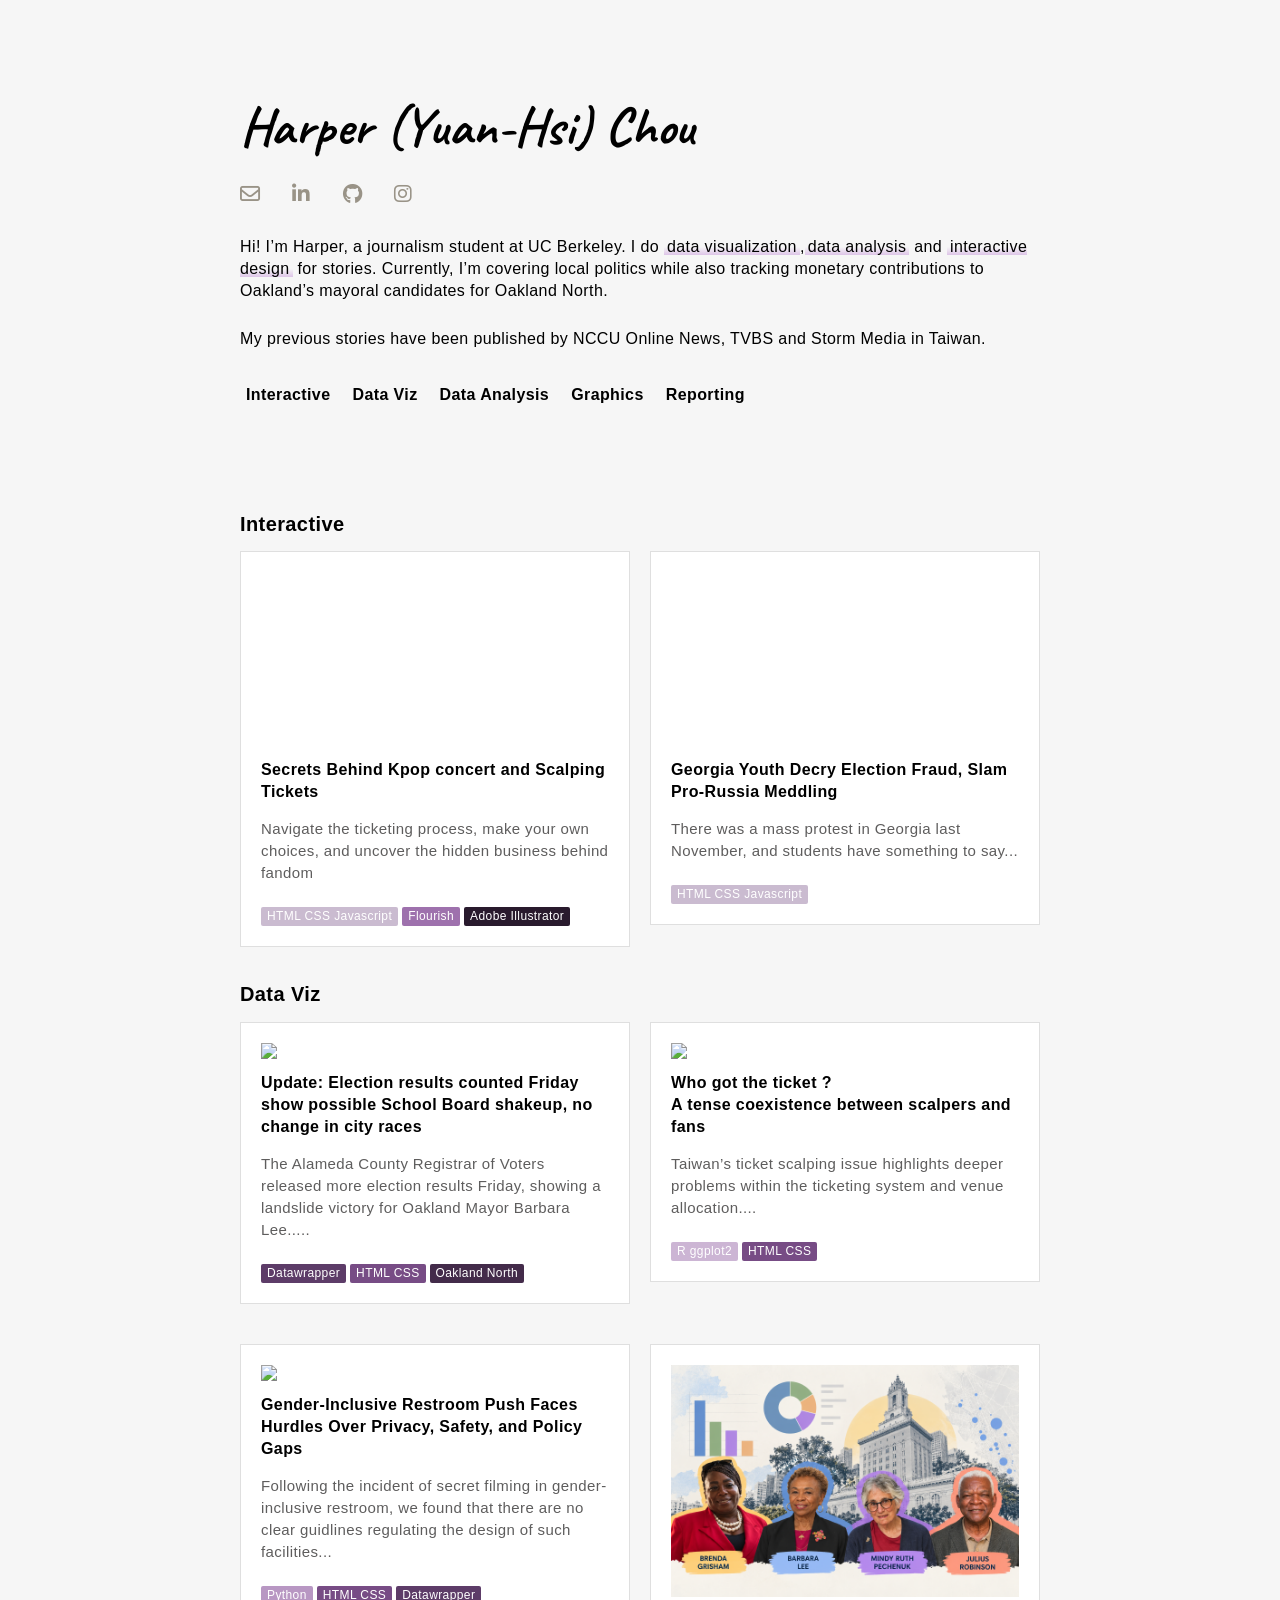
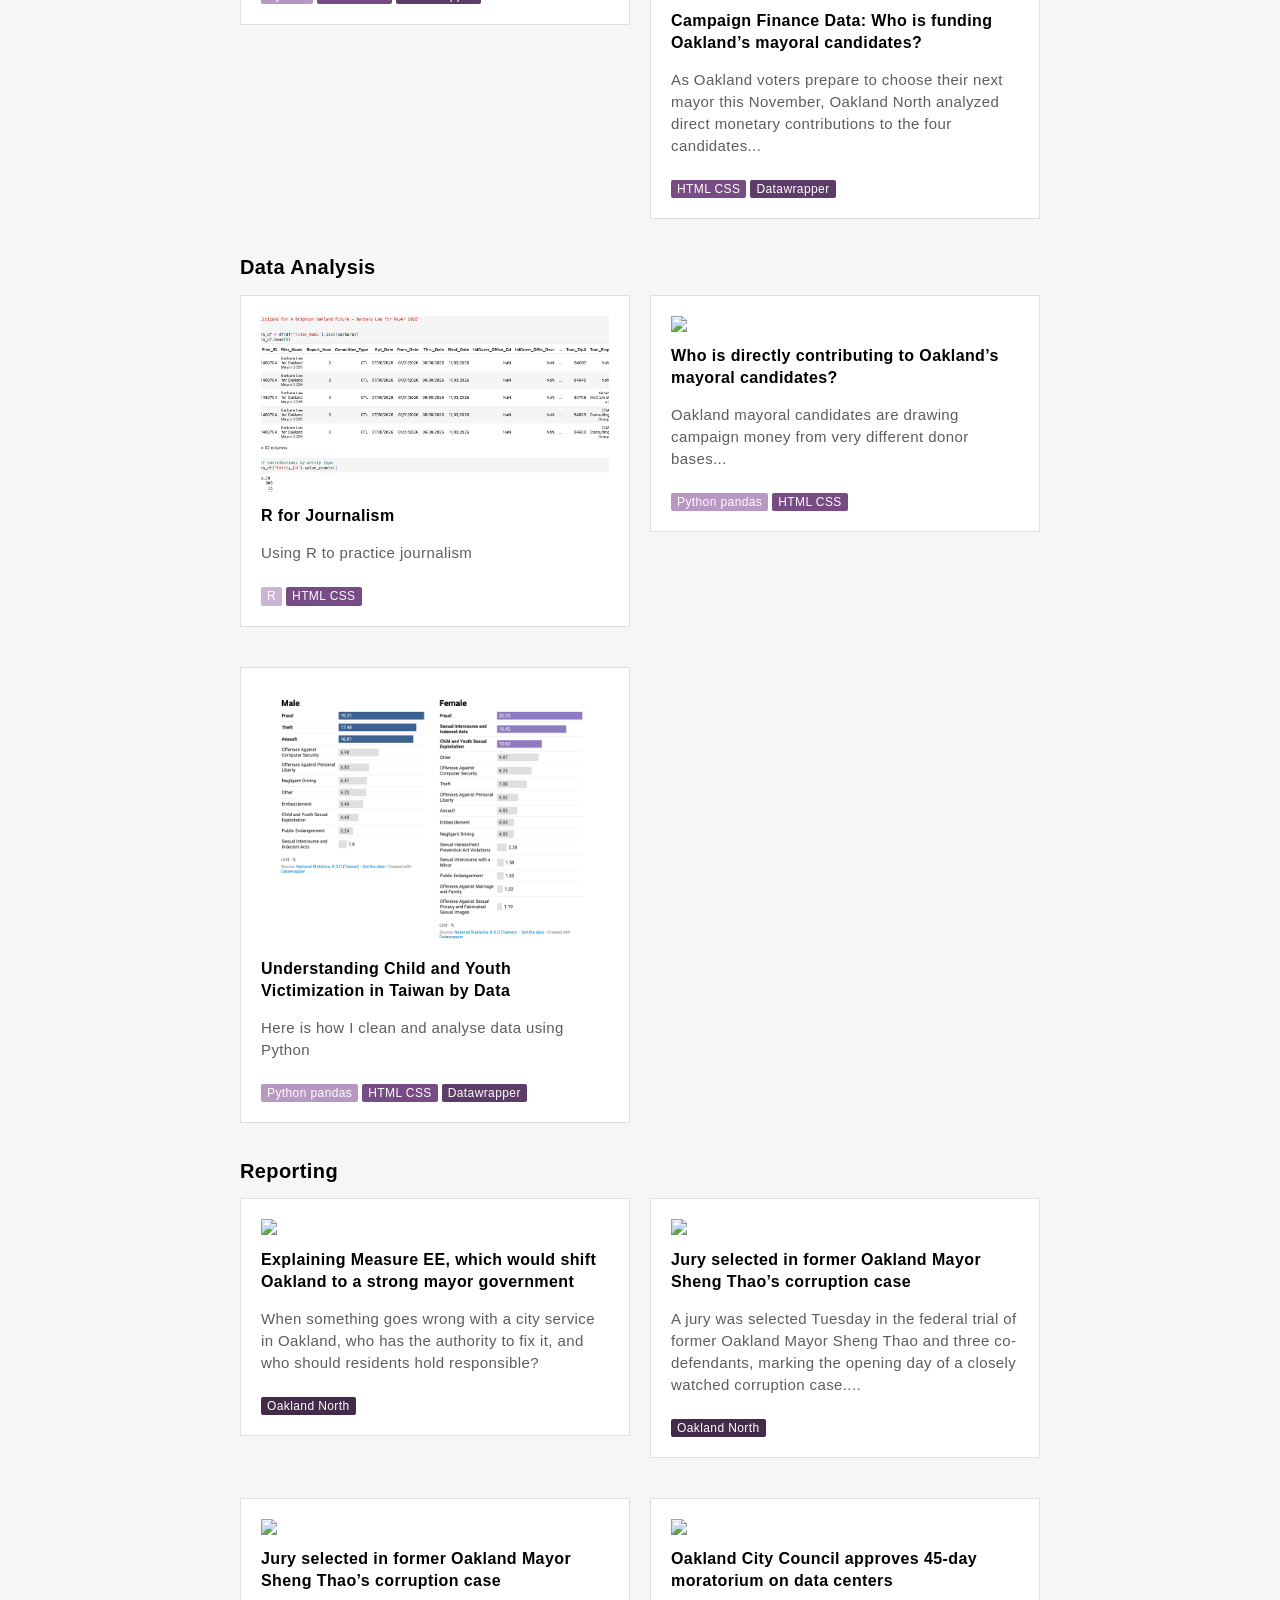
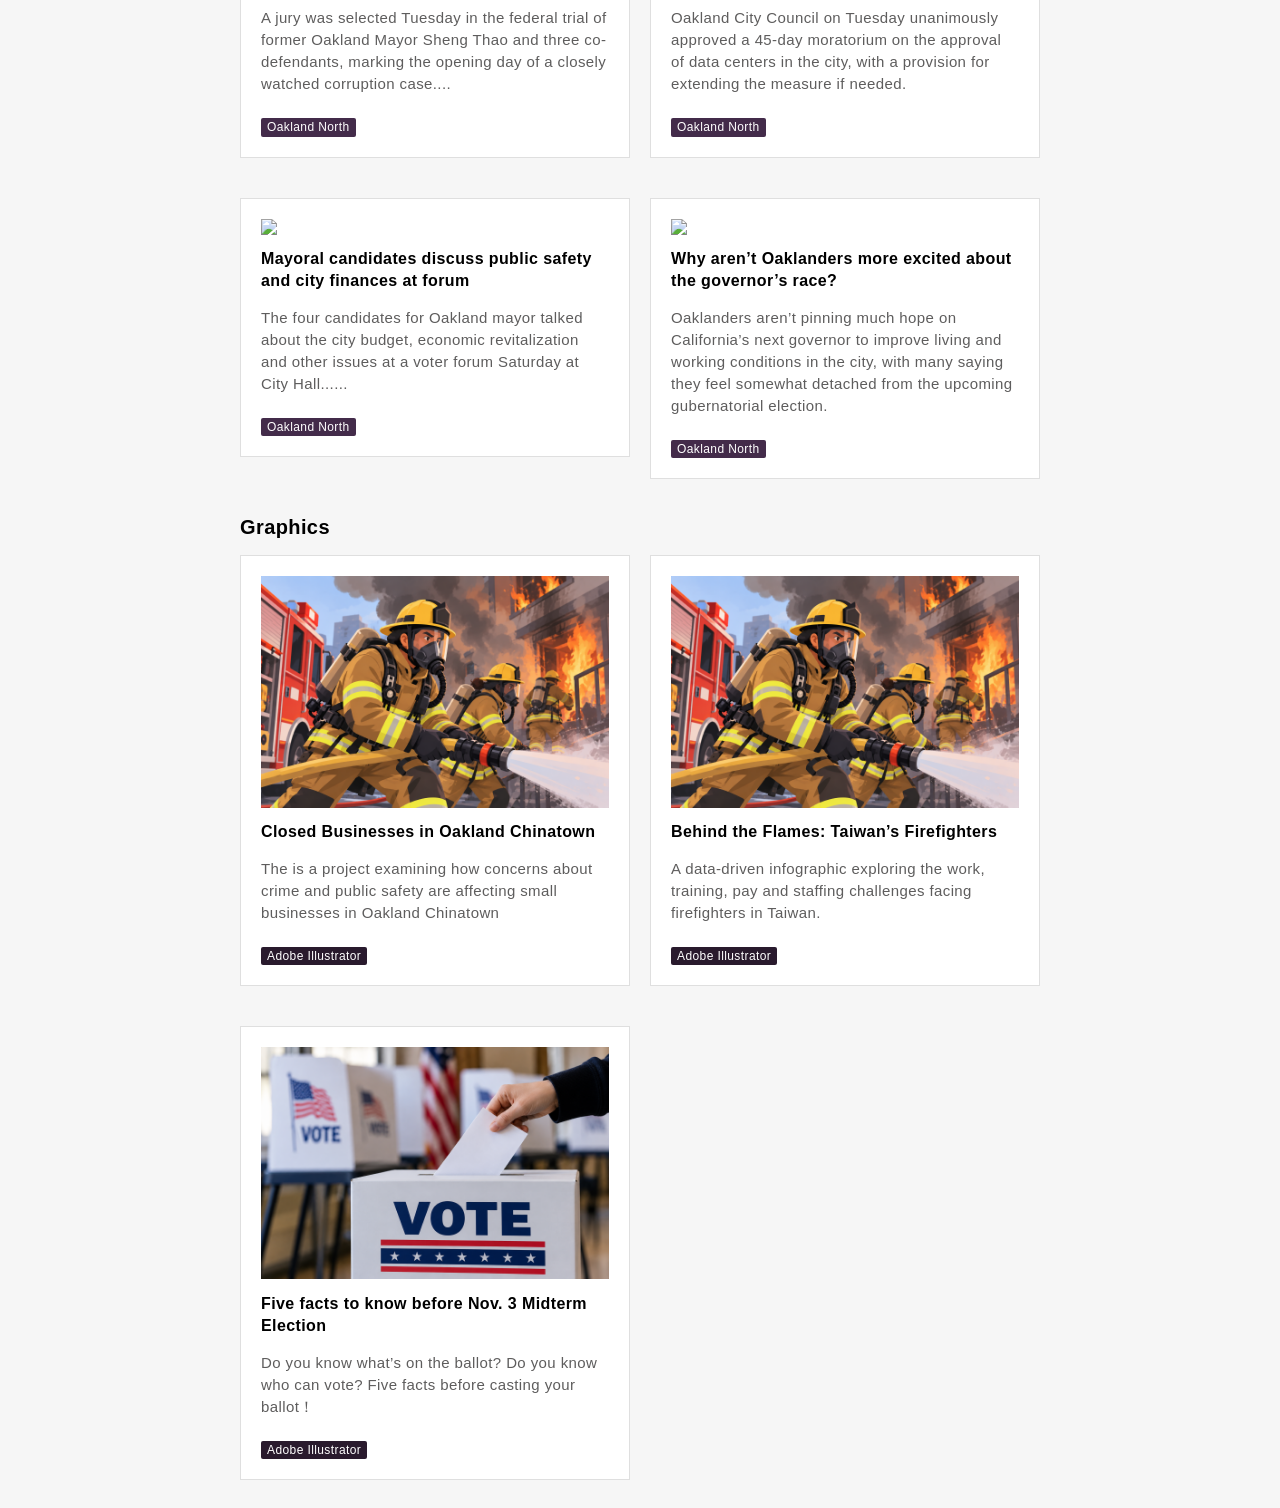
==== index.html @ 05b20fda "Update index.html" ====
<!DOCTYPE html>
<html lang="en">
<head>
    <meta charset="UTF-8">
    <meta name="viewport" content="width=device-width, initial-scale=1.0">
    <title>Document</title>
    <link rel="stylesheet" href="style.css">
    <link rel="preconnect" href="https://fonts.googleapis.com">
<link rel="preconnect" href="https://fonts.gstatic.com" crossorigin>
<link href="https://fonts.googleapis.com/css2?family=Caveat:wght@400..700&display=swap" rel="stylesheet">
<link rel="preconnect" href="https://fonts.googleapis.com">
<link rel="preconnect" href="https://fonts.gstatic.com" crossorigin>
<link href="https://fonts.googleapis.com/css2?family=Saira:ital,wght@0,100..900;1,100..900&display=swap" rel="stylesheet">
<head>
    <link
        rel="stylesheet"
        href="https://cdnjs.cloudflare.com/ajax/libs/font-awesome/6.7.2/css/all.min.css"
    >
</head>
</head>
<body>

  

    <div class="topcontainer">
                        <h1>Harper (Yuan-Hsi) Chou</h1>
                         <div class="social-icons">

                                        <a href="mailto:chouyuanhsi@berkeley.edu">
                                            <i class="fa-regular fa-envelope"></i>
                                        </a>

                                        <a href="https://www.linkedin.com/in/harper-chou-6868a82ba" target="_blank">
                                            <i class="fa-brands fa-linkedin-in"></i>
                                        </a>

                                        <a href="https://github.com/harperchouu" target="_blank">
                                            <i class="fa-brands fa-github"></i>
                                        </a>

                                        <a href="https://www.instagram.com/yuanchpli/?hl=en" target="_blank">
                                            <i class="fa-brands fa-instagram"></i>
                                        </a>

                                    </div>
                        <p>Hi! I’m Harper, a journalism student at UC Berkeley. I do <span class="intro-underline">data visualization</span>,<span class="intro-underline">data analysis</span> and
<span class="intro-underline">interactive design</span> for stories. Currently, I’m covering local politics while also tracking monetary contributions to Oakland’s mayoral candidates for <a href="https://oaklandnorth.net/" target="_blank">Oakland North</a>.</p> 
<p style="margin-top: 0px; align-self: flex-start">My previous stories have been published by NCCU Online News, TVBS and Storm Media in Taiwan.</p>                   
             
                        <div class="btn-coverage">
            

                    <div class="interactive" data-target="interactive-section">
                        Interactive
                    </div>

                    <div class="data" data-target="dataviz-section">
                        Data Viz
                    </div>

                    <div class="data" data-target="dataanalysis-section">
                        Data Analysis
                    </div>

                    <div class="graphic" data-target="graphic-section">
                        Graphics
                    </div>

                    <div class="reporting" data-target="reporting-section">
                        Reporting
                    </div>
                    

                        </div>
                        </div>
    </div>

  
    
    
    
    </div>

    <div class="portfoliocontainer">
       <div id="portfolio" style="display:block">

          <h2 id="interactive-section">Interactive</h2>
          <div class="grid">
                <div class="hoveruse"><a href="https://harperchouu.github.io/englishversion-/test.html" target="_blank">
                            <div class="smallbox">
                                    <video class="preview-media" autoplay muted loop playsinline>
                                        <source src="ticket.mp4" type="video/mp4">
                                    </video>                                
                              <h2>Secrets Behind Kpop concert and Scalping Tickets</h2>
                                <p>Navigate the ticketing process, make your own choices, and uncover the hidden business behind fandom</p>
                                         <div class="tags">
                                            <span class="tag Javascript">HTML CSS Javascript</span>
                                            <span class="tag Flourish">Flourish</span>
                                            <span class="tag Adobe">Adobe Illustrator</span>
                                        </div>
                            </div>
                </a></div>

                <div class="hoveruse"><a href="georgia.html" target="_blank">
                            <div class="smallbox">
                                 <video class="preview-media" autoplay muted loop playsinline>
                                        <source src="georgia.mp4" type="video/mp4">
                                    </video>        
                                <h2>Georgia Youth Decry Election Fraud, Slam Pro-Russia Meddling</h2>
                                <p>There was a mass protest in Georgia last November, and students have something to say...</p>
                                <div class="tags">
                                            <span class="tag Javascript">HTML CSS Javascript</span>
                                    
                                </div>
                            </div>
                </a></div>
          </div>

          <h2 id="dataviz-section">Data Viz</h2>

          <div class="grid">

                    <div class="hoveruse"><a href="https://oaklandnorth.net/2026/11/03/early-oakland-election-results-are-in-with-many-more-votes-to-count/" target="_blank">
                            <div class="smallbox">
                                <img src="https://oaklandnorth.net/wp-content/uploads/2026/10/I-voted_Alameda.png">
                                <h2>Update: Election results counted Friday show possible School Board shakeup, no change in city races</h2>
                                <p>The Alameda County Registrar of Voters released more election results Friday, showing a landslide victory for Oakland Mayor Barbara Lee.....</p>
                                 <div class="tags">
                                             <span class="tag Datawrapper">Datawrapper</span>
                                            <span class="tag HTMLCSS">HTML CSS</span>
                                            <span class="tag oakland">Oakland North</span>
                                    
                                </div>
                            </div>
                </a></div>
              
                 <div class="hoveruse"><a href="ticket.html" target="_blank">
                            <div class="smallbox">
                                <img src="https://unews.nccu.edu.tw/File/Posts/3735/C1-50-3F-78-85-42-C3-DC-09-0F-F5-D8-96-42-43-57.JPG">
                                <h2>Who got the ticket ?<br>A tense coexistence between scalpers and fans</h2>
                                <p>Taiwan’s ticket scalping issue highlights deeper problems within the ticketing system and venue allocation....</p>
                                 <div class="tags">
                                            <span class="tag R">R ggplot2</span>
                                            <span class="tag HTMLCSS">HTML CSS</span>
                                    
                                </div>
                            </div>
                </a></div>

                  <div class="hoveruse"><a href="/Users/yuanhsichou/Desktop/resume/resume/restroom.html" target="_blank">
                            <div class="smallbox">
                                <img src="https://unews.nccu.edu.tw/File/Posts/3725/EB-D6-C3-EE-51-04-06-43-5D-08-5E-A9-82-36-C0-EB.JPG">
                                <h2>Gender-Inclusive Restroom Push Faces Hurdles Over Privacy, Safety, and Policy Gaps</h2>
                                <p>Following the incident of secret filming in gender-inclusive restroom, we found that there are no clear guidlines regulating the design of such facilities...</p>
                                 <div class="tags">
                                            <span class="tag Python">Python</span>
                                            <span class="tag HTMLCSS">HTML CSS</span>
                                            <span class="tag Datawrapper">Datawrapper</span>

                                </div>
                            </div>
                </a></div>

                     <div class="hoveruse"><a href="mayor.html" target="_blank">
                            <div class="smallbox">
                                <img src="mayor.png">
                                <h2>Campaign Finance Data: Who is funding Oakland’s mayoral candidates?</h2>
                                <p>As Oakland voters prepare to choose their next mayor this November, Oakland North analyzed direct monetary contributions to the four candidates...</p>
            
                                     <div class="tags">
                     
                                            <span class="tag HTMLCSS">HTML CSS</span>
                                            <span class="tag Datawrapper">Datawrapper</span>

                                </div>
                            </div>
                </a></div>

            </div>
            <h2 id="dataanalysis-section">Data Analysis</h2>

            <div class="grid">

                       <div class="hoveruse"><a href="R_practice.html" target="_blank">
                                        <div class="smallbox">
                                            <img src="截圖 2026-09-18 晚上9.47.18.png">
                                            <h2>R for Journalism</h2>
                                            <p>Using R to practice journalism</p>
                                            <div class="tags">
                                                             <span class="tag R">R</span>
                                                             <span class="tag HTMLCSS">HTML CSS</span>
            
                                            </div>
                                        </div>
                            </a></div>

                              <div class="hoveruse"><a href="oakland.html" target="_blank">
                                        <div class="smallbox">
                                            <img src="pitcure.png">
                                            <h2>Who is directly contributing to Oakland’s mayoral candidates?</h2>
                                            <p>Oakland mayoral candidates are drawing campaign money from very different donor bases...</p>
                                            <div class="tags">
                                                             <span class="tag Python">Python pandas</span>
                                                             <span class="tag HTMLCSS">HTML CSS</span>
            
                                                
                                            </div>
                                        </div>
                            </a></div>

                  <div class="hoveruse"><a href="data.html" target="_blank">
                                        <div class="smallbox">
                                            <img src="截圖 2026-08-29 下午1.49.45.png">
                                            <h2>Understanding Child and Youth Victimization in Taiwan by Data</h2>
                                            <p>Here is how I clean and analyse data using Python</p>
                                            <div class="tags">
                                                             <span class="tag Python">Python pandas</span>
                                                             <span class="tag HTMLCSS">HTML CSS</span>
                                                             <span class="tag Datawrapper">Datawrapper</span>
                                                
                                            </div>
                                        </div>
                            </a></div>

                            
            </div>

           

            <h2 id="reporting-section">Reporting</h2>

                  <div class="grid">

                        <div class="hoveruse"><a href="https://oaklandnorth.net/2026/10/26/explaining-measure-ee-which-would-shift-oakland-to-a-strong-mayor-government/" target="_blank">
                                        <div class="smallbox">
                                            <img src="https://oaklandnorth.net/wp-content/uploads/2024/12/OAK_CityHall_Drone-7-1536x1024.jpeg">
                                            <h2>Explaining Measure EE, which would shift Oakland to a strong mayor government</h2>
                                            <p>When something goes wrong with a city service in Oakland, who has the authority to fix it, and who should residents hold responsible?  
</p>
                                              <div class="tags">
                                                             <span class="tag oakland">Oakland North</span>
                                                        
                                                
                                            </div>
                                        </div>
                            </a></div>

                         <div class="hoveruse"><a href="https://oaklandnorth.net/2026/10/14/jury-is-selected-in-former-oakland-mayor-sheng-thaos-corruption-case/" target="_blank">
                                        <div class="smallbox">
                                            <img src="https://oaklandnorth.net/wp-content/uploads/2026/10/Untitled-design-15.jpg">
                                            <h2>Jury selected in former Oakland Mayor Sheng Thao’s corruption case</h2>
                                            <p>A jury was selected Tuesday in the federal trial of former Oakland Mayor Sheng Thao and three co-defendants, marking the opening day of a closely watched corruption case....</p>
                                              <div class="tags">
                                                             <span class="tag oakland">Oakland North</span>
                                                        
                                                
                                            </div>
                                        </div>
                            </a></div>

                       <div class="hoveruse"><a href="https://oaklandnorth.net/2026/10/14/jury-is-selected-in-former-oakland-mayor-sheng-thaos-corruption-case/" target="_blank">
                                        <div class="smallbox">
                                            <img src="https://oaklandnorth.net/wp-content/uploads/2026/10/Untitled-design-15.jpg">
                                            <h2>Jury selected in former Oakland Mayor Sheng Thao’s corruption case</h2>
                                            <p>A jury was selected Tuesday in the federal trial of former Oakland Mayor Sheng Thao and three co-defendants, marking the opening day of a closely watched corruption case....</p>
                                              <div class="tags">
                                                             <span class="tag oakland">Oakland North</span>
                                                        
                                                
                                            </div>
                                        </div>
                            </a></div>

                        <div class="hoveruse"><a href="https://oaklandnorth.net/2026/10/07/oakland-city-council-approves-45-day-moratorium-on-data-centers/" target="_blank">
                                        <div class="smallbox">
                                            <img src="https://oaklandnorth.net/wp-content/uploads/2026/10/image3-1536x1024.jpg">
                                            <h2>Oakland City Council approves 45-day moratorium on data centers</h2>
                                            <p>Oakland City Council on Tuesday unanimously approved a 45-day moratorium on the approval of data centers in the city, with a provision for extending the measure if needed. </p>
                                              <div class="tags">
                                                             <span class="tag oakland">Oakland North</span>
                                                        
                                                
                                            </div>
                                        </div>
                            </a></div>

                         <div class="hoveruse"><a href="https://oaklandnorth.net/2026/10/05/mayoral-candidates-discuss-public-safety-and-approaches-to-city-finances-at-forum/" target="_blank">
                                        <div class="smallbox">
                                            <img src="https://oaklandnorth.net/wp-content/uploads/2026/10/Untitled-design-14.jpg">
                                            <h2>Mayoral candidates discuss public safety and city finances at forum</h2>
                                            <p>The four candidates for Oakland mayor talked about the city budget, economic revitalization and other issues at a voter forum Saturday at City Hall......</p>
                                              <div class="tags">
                                                
                                                          <span class="tag oakland">Oakland North</span>
                                                        
                                                
                                            </div>
                                        </div>
                            </a></div>

                        <div class="hoveruse"><a href="https://oaklandnorth.net/2026/09/08/why-arent-oaklanders-more-excited-about-the-governors-race/" target="_blank">
                                        <div class="smallbox">
                                            <img src="https://oaklandnorth.net/wp-content/uploads/2026/09/Untitled-design-11.jpg">
                                            <h2>Why aren’t Oaklanders more excited about the governor’s race?</h2>
                                            <p>Oaklanders aren’t pinning much hope on California’s next governor to improve living and working conditions in the city, with many saying they feel somewhat detached from the upcoming gubernatorial election.</p>
                                              <div class="tags">
                                                             <span class="tag oakland">Oakland North</span>
                                                        
                                                
                                            </div>
                                        </div>
                            </a></div>

                   


                            
            </div>
              <h2 id="graphic-section">Graphics</h2>
              <div class="grid">

                              <div class="hoveruse"><a href="map.html" target="_blank">
                                        <div class="smallbox">
                                            <img src="image2.png">
                                            <h2>Closed Businesses in Oakland Chinatown</h2>
                                            <p>The is a project examining how concerns about crime and public safety are affecting small businesses in Oakland Chinatown</p>
                                              <div class="tags">
                                                             <span class="tag Adobe">Adobe Illustrator</span>
                                                        
                                                
                                            </div>
                                        </div>
                            </a></div>
   
                             <div class="hoveruse"><a href="https://drive.google.com/file/d/1DkRf6zX9amxEgsN-9OactLHVPaz8_rrw/view?usp=sharing" target="_blank">
                                        <div class="smallbox">
                                            <img src="image2.png">
                                            <h2>Behind the Flames: Taiwan’s Firefighters</h2>
                                            <p>A data-driven infographic exploring the work, training, pay and staffing challenges facing firefighters in Taiwan.</p>
                                              <div class="tags">
                                                             <span class="tag Adobe">Adobe Illustrator</span>
                                                        
                                                
                                            </div>
                                        </div>
                            </a></div>

                              <div class="hoveruse"><a href="https://docs.google.com/drawings/d/1iaMBT04ZV1MrdLjHzCW0jNy7a36ypkpftnKTT76J23k/edit?usp=sharing" target="_blank">
                                        <div class="smallbox">
                                            <img src="image.png">
                                            <h2>Five facts to know before Nov. 3  Midterm Election</h2>
                                            <p>Do you know what’s on the ballot? Do you know who can vote? Five facts before casting your ballot！</p>
                                              <div class="tags">
                                                             <span class="tag Adobe">Adobe Illustrator</span>
                                                        
                                                
                                            </div>
                                        </div>
                            </a></div>

                            

                          

                            
            </div>

            
 




        </div>

    </div>

    

  <script>

    const sectionButtons = document.querySelectorAll("[data-target]");

    // Click the navigation buttons and smoothly scroll
    // to the matching portfolio section.
    sectionButtons.forEach((button) => {

        button.addEventListener("click", () => {

            const target = document.getElementById(
                button.dataset.target
            );

            if (target) {
                target.scrollIntoView({
                    behavior: "smooth",
                    block: "start"
                });
            }

        });

    });

</script>
    
</body>
</html>
---- style.css ----
body{
    font-family: "Helvetica Neue", Helvetica, Arial, sans-serif;
    letter-spacing: 0.4px;
    line-height: 22px;
    background-color: rgba(239, 239, 239, 0.5);


}



.topcontainer{
    display: flex;
    flex-direction: column;
    justify-content: center;
    align-items: center;
    width: calc(100% - 40px);
    max-width: 800px;
    gap:10px;
    margin: 80px auto 0;

}

.topcontainer a{
    text-decoration: none;
    color: rgb(0, 0, 0);
    cursor: pointer;
    padding-bottom:5px;
    transition: all 0.2s ease;
}

.topcontainer a:hover{
     color: rgb(160, 159, 159);
}




.topcontainer h1{
    font-weight: bold;
    font-size: 53px;
    align-self: flex-start;
    font-family: "Caveat", cursive;



}



.btn-coverage{
    display: flex;
    width: 100%;
    gap: 10px;
    height: 60px;
    flex-wrap: wrap;
}

.bottom,
.resume,
.interactive,
.data,
.graphic,
.reporting{
    display: flex;
    align-items: end;
    width: fit-content;   
    padding: 0 6px;
    color: linear-gradient(90deg, rgba(0, 0, 0, 1) 0%, rgba(130, 129, 129, 1) 52%, rgba(255, 255, 255, 1) 100%);
    height: 30px;
    cursor: pointer;
    font-weight: bold;
    font-family: "Helvetica Neue", Helvetica, Arial, sans-serif;

    transition: all 0.2s ease;



}

.bottom:hover,
.resume:hover,
.interactive:hover,
.data:hover,
.graphic:hover,
.reporting:hover{

    color: rgb(151, 119, 186);
    
}



 #portfolio{
    display: flex;
    justify-content: center;
    /* align-items: center; */

    position: relative;
    top: auto;
    flex-direction: column;
    max-width: 800px;
    width: calc(100% - 40px);
    margin: 60px auto 0;
 

}

#resume h2{
    font-size: 20px;
    
}

#resume h3{
    font-size: 17px;
}

#resume p{
margin:0px;
}



.portfoliocontainer{
   display: flex;
    justify-content: center;
    align-items: center;
    width:100%;

}

.portfoliocontainer h2{
    font-size: 20px;
    font-family: "Helvetica Neue", Helvetica, Arial, sans-serif;



}

.grid{
    display: grid;
    grid-template-columns: 1fr 1fr;
    gap:20px;


    
   


}

.hoveruse{
    margin:0px;
    padding:0px;
    border:0px;
    transition: all 0.3s ease;
    max-width: 500px;




}

.hoveruse a{
    text-decoration: none;
    color:black;
}

.hoveruse:hover{
    transform: translateX(3px) translateY(-3px);

    

}

.social-icons {
    display: flex;
    align-self: flex-start;
    gap: 32px;
    
}

.social-icons a {
    color: #999387;
    font-size: 20px;
    text-decoration: none;
    transition: 0.2s;
    padding-top: 0px;
}

.social-icons a:hover {
    color: #333;
    transform: translateY(-3px);
}

.smallbox{
    display: flex;
    flex-direction: column;
    background-color: white;
    max-width: 350px;
    padding: 20px;
    margin-bottom: 20px;

    border: 1px solid rgb(223, 223, 223);
    transition: all 0.3s ease;

   
}


.smallbox img{
    position: relative;
    width:100%;
    height: auto;
    
}

.preview-media{
    position: relative;
    width:100%;
    height: auto;
    display: block;

}

.smallbox h2{
    font-size: 16px;
    font-weight: bold;
    margin-bottom: 0px;

}

.smallbox p{
    font-size: 15px;
    color: rgb(94, 93, 93);

}

.tags{
    display: flex;
    flex-wrap: wrap;
    justify-content: flex-start;
    gap: 4px;
    margin-top: 8px;
}

.tag{
    display: inline-block;
    padding: 2px 6px;
    border-radius: 2px;
    font-size: 12px;
    line-height: 1.2;
    color:white;
    font-weight: 500;

}

.Javascript{
    background-color: #cabbd0;
}

.R{
    background-color: #CCB5D4;
}

.Python{
    background-color: #B897C3;
}

.Flourish{
    background-color: #9E71AD;
}

.HTMLCSS{
    background-color: #774C85;
}

.Datawrapper{
    background-color: #5D3C68;
}

.oakland{
    background-color: #432B4A;

    }

.Adobe{
    background-color: #291A2D;
}

.intro-underline {
    background: linear-gradient(
        transparent 52%,
        #ddc4e7
    );
    padding: 0 3px;
}

@media (max-width: 768px) {

    .topcontainer {
        position: relative;
        grid-template-columns: 1fr;
        width: calc(100% - 40px);
        max-width: 500px;

        top: auto;
        left: auto;
        transform: none;

        margin: 70px auto 0;
        gap: 20px;
    }

    .topcontainer-right {
        grid-row: 1;
        justify-self: center;
    }

    .topcontainer-left {
        grid-row: 2;
        width: 100%;
    }

    .btn-coverage {
        width: 100%;
        height: auto;
        flex-wrap: wrap;
        margin-top: 10px;
    }

    #resume,
    #portfolio {
        top: auto;
        width: calc(100% - 40px);
        max-width: 500px;
        margin-top: 40px;
    }

    .grid {
        grid-template-columns: 1fr;
       
    }
}
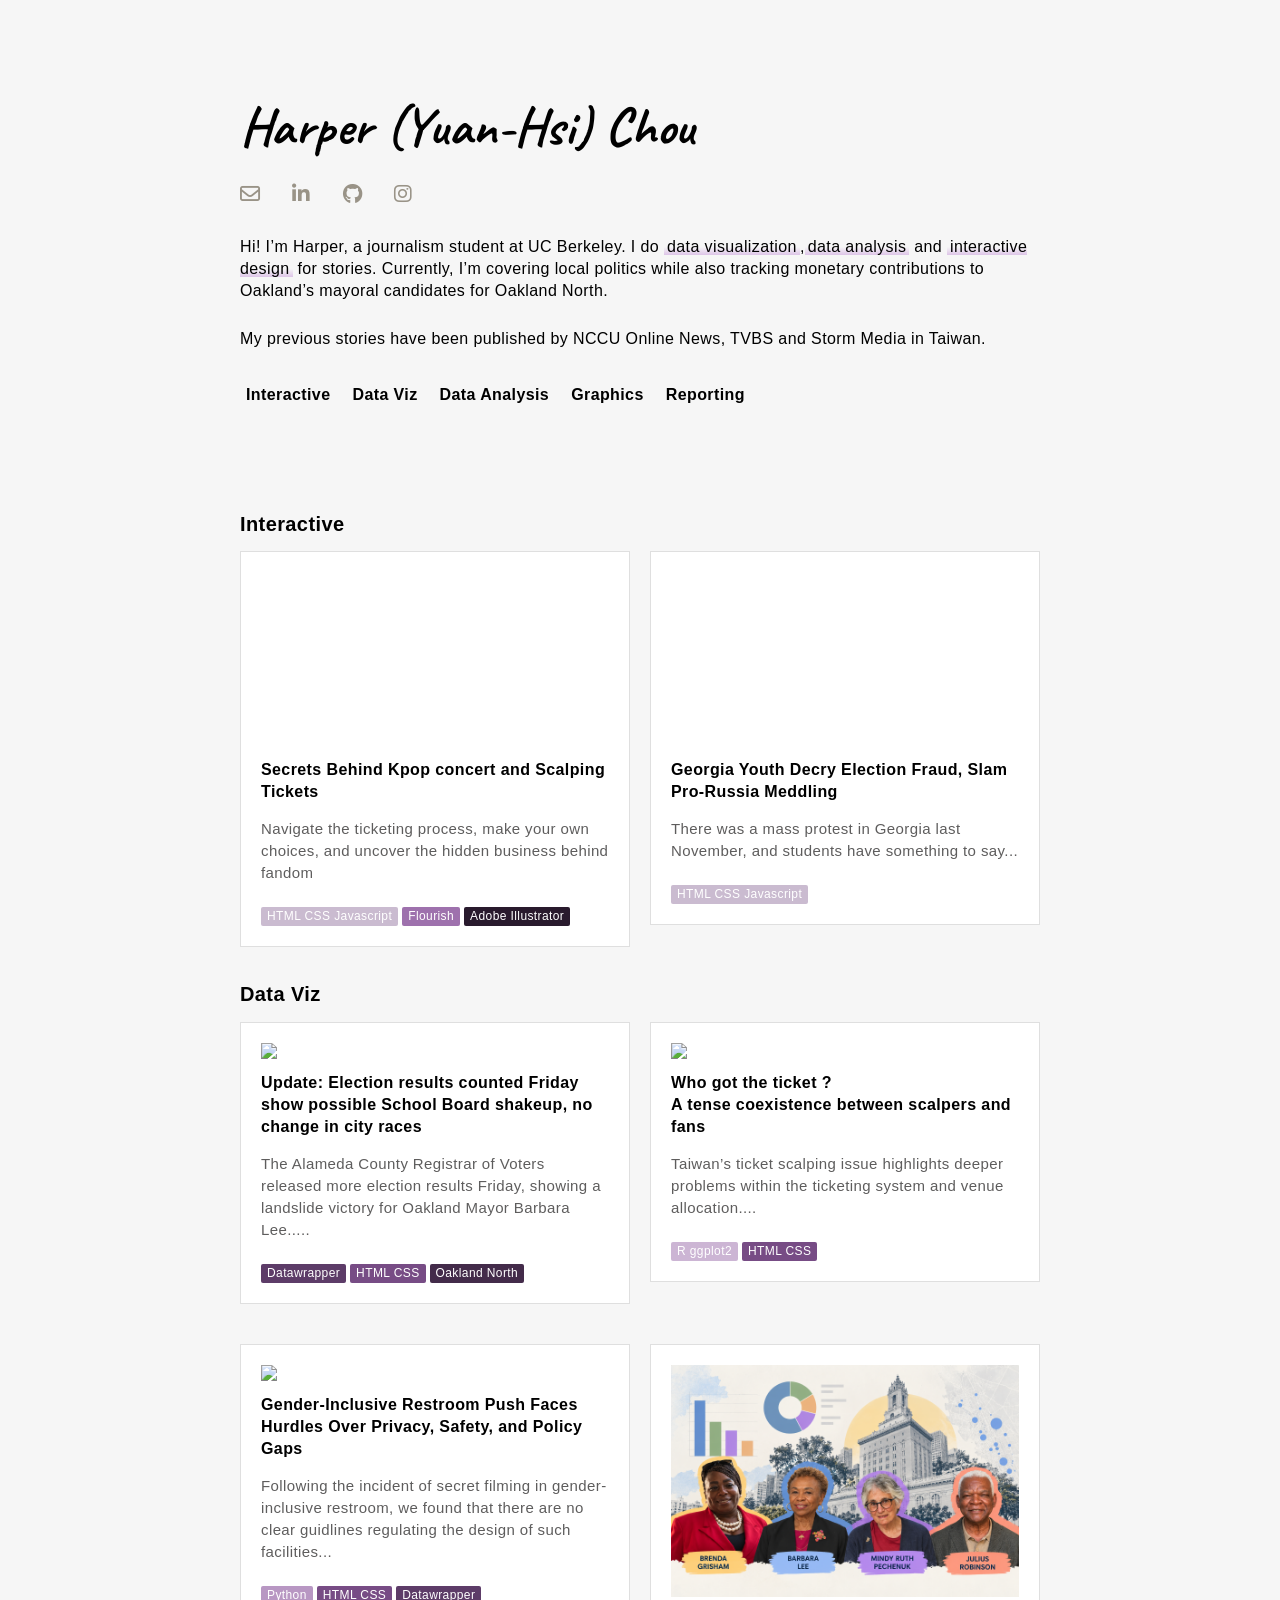
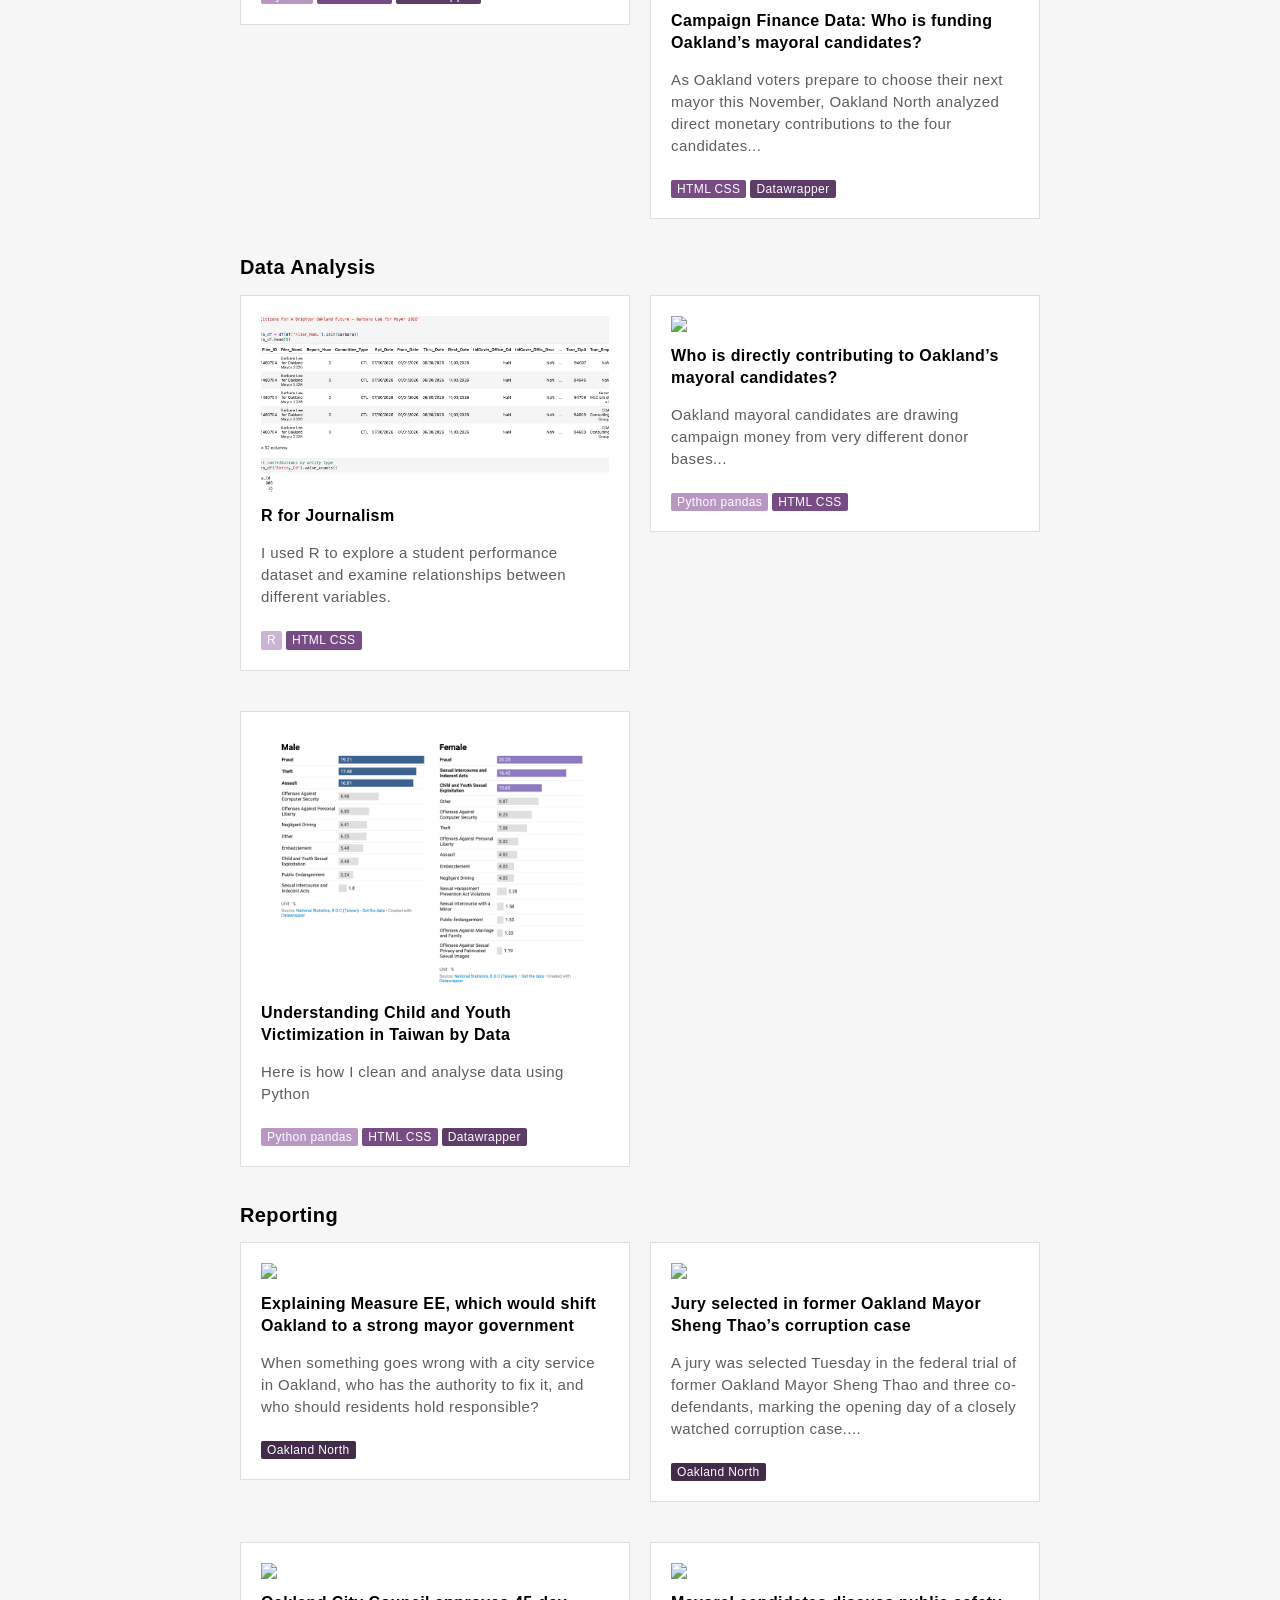
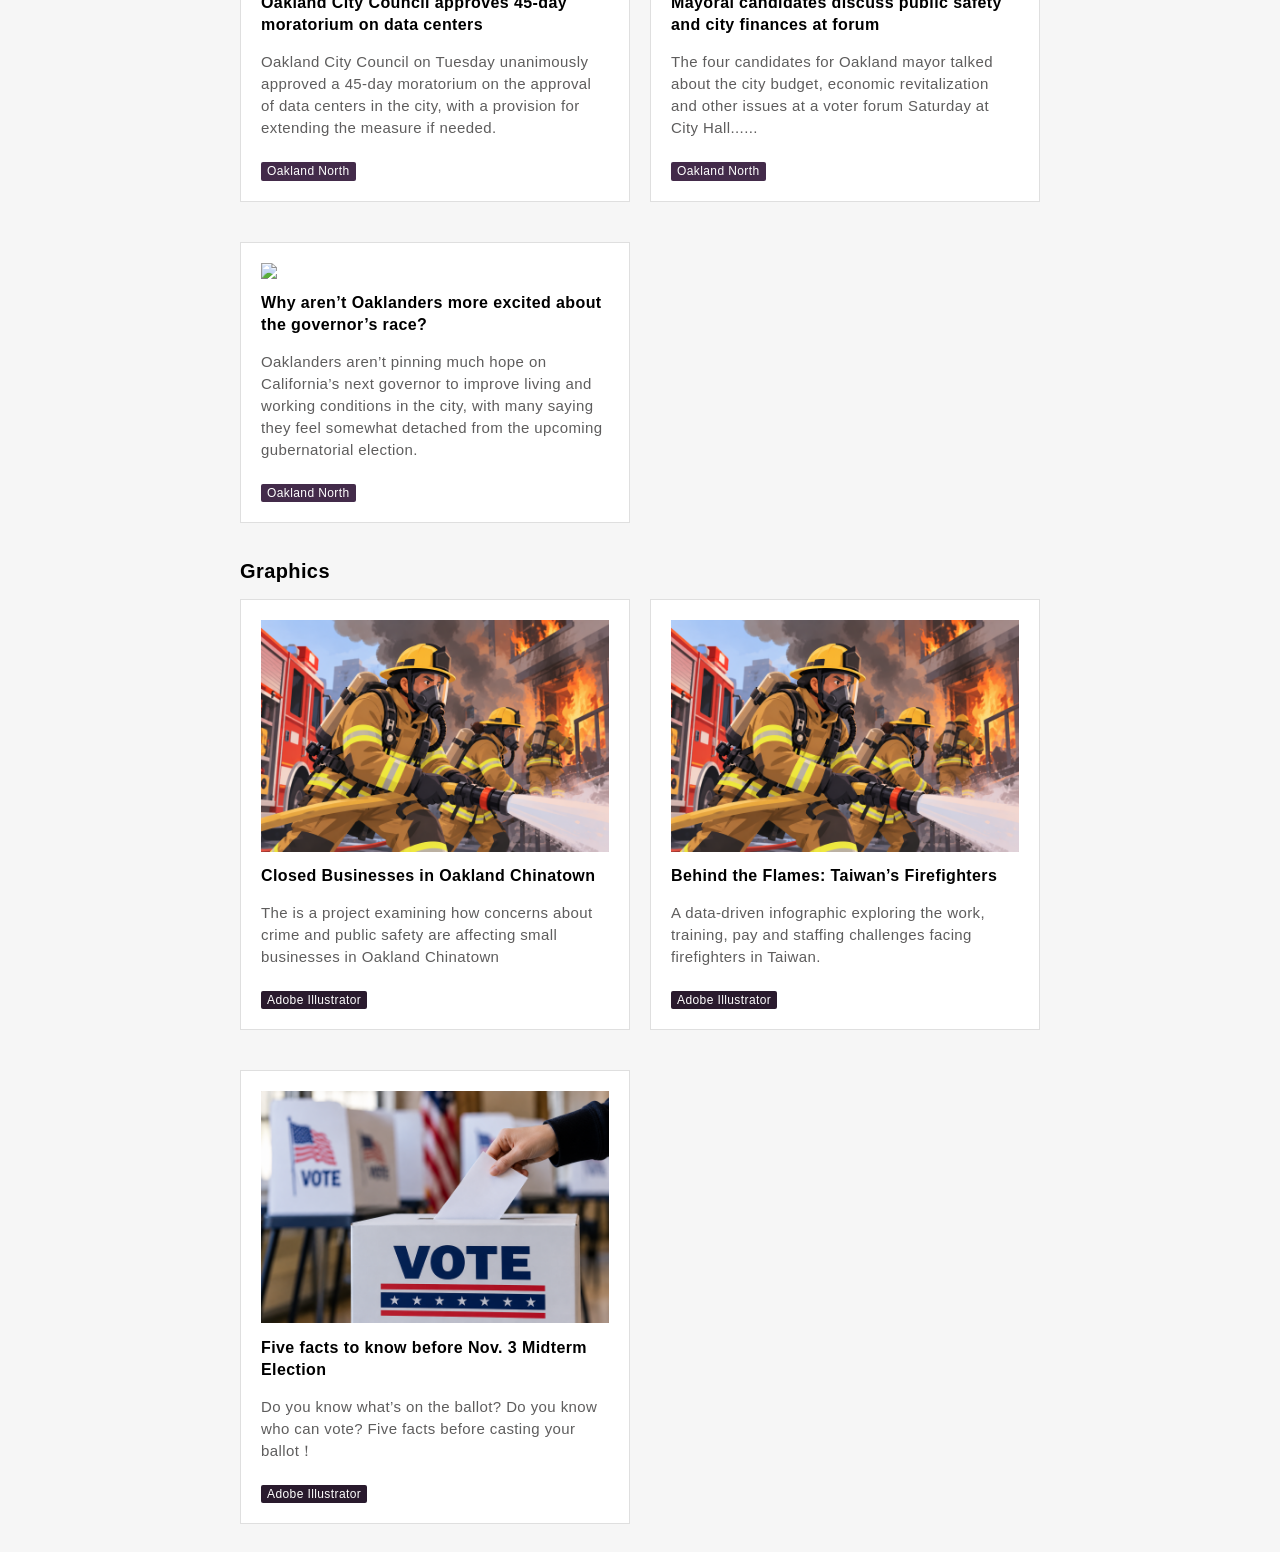
==== commit 3217ed59: "Update index.html" ====
--- a/index.html
+++ b/index.html
@@ -185,7 +185,7 @@
                                         <div class="smallbox">
                                             <img src="截圖 2026-09-18 晚上9.47.18.png">
                                             <h2>R for Journalism</h2>
-                                            <p>Using R to practice journalism</p>
+                                            <p>I used R to explore a student performance dataset and examine relationships between different variables.</p>
                                             <div class="tags">
                                                              <span class="tag R">R</span>
                                                              <span class="tag HTMLCSS">HTML CSS</span>
@@ -245,18 +245,7 @@
                                         </div>
                             </a></div>
 
-                         <div class="hoveruse"><a href="https://oaklandnorth.net/2026/10/14/jury-is-selected-in-former-oakland-mayor-sheng-thaos-corruption-case/" target="_blank">
-                                        <div class="smallbox">
-                                            <img src="https://oaklandnorth.net/wp-content/uploads/2026/10/Untitled-design-15.jpg">
-                                            <h2>Jury selected in former Oakland Mayor Sheng Thao’s corruption case</h2>
-                                            <p>A jury was selected Tuesday in the federal trial of former Oakland Mayor Sheng Thao and three co-defendants, marking the opening day of a closely watched corruption case....</p>
-                                              <div class="tags">
-                                                             <span class="tag oakland">Oakland North</span>
-                                                        
-                                                
-                                            </div>
-                                        </div>
-                            </a></div>
+       
 
                        <div class="hoveruse"><a href="https://oaklandnorth.net/2026/10/14/jury-is-selected-in-former-oakland-mayor-sheng-thaos-corruption-case/" target="_blank">
                                         <div class="smallbox">
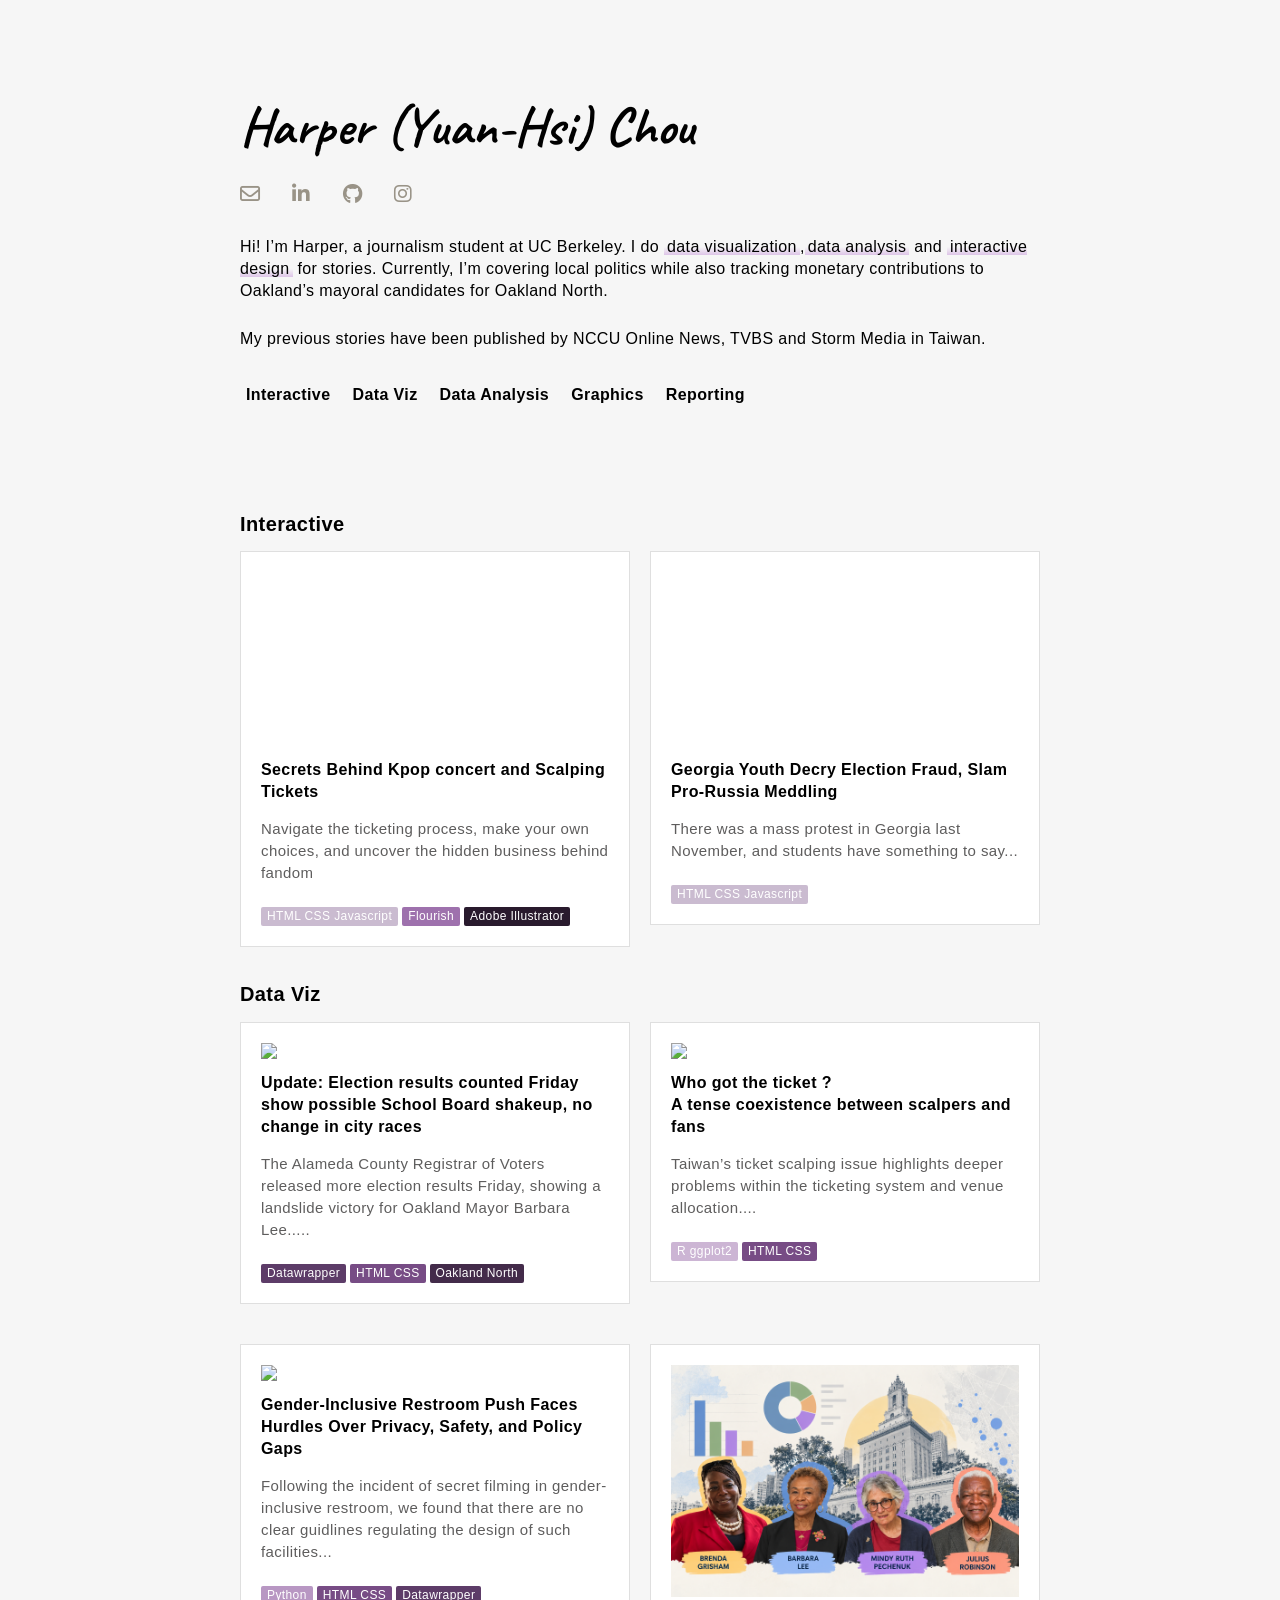
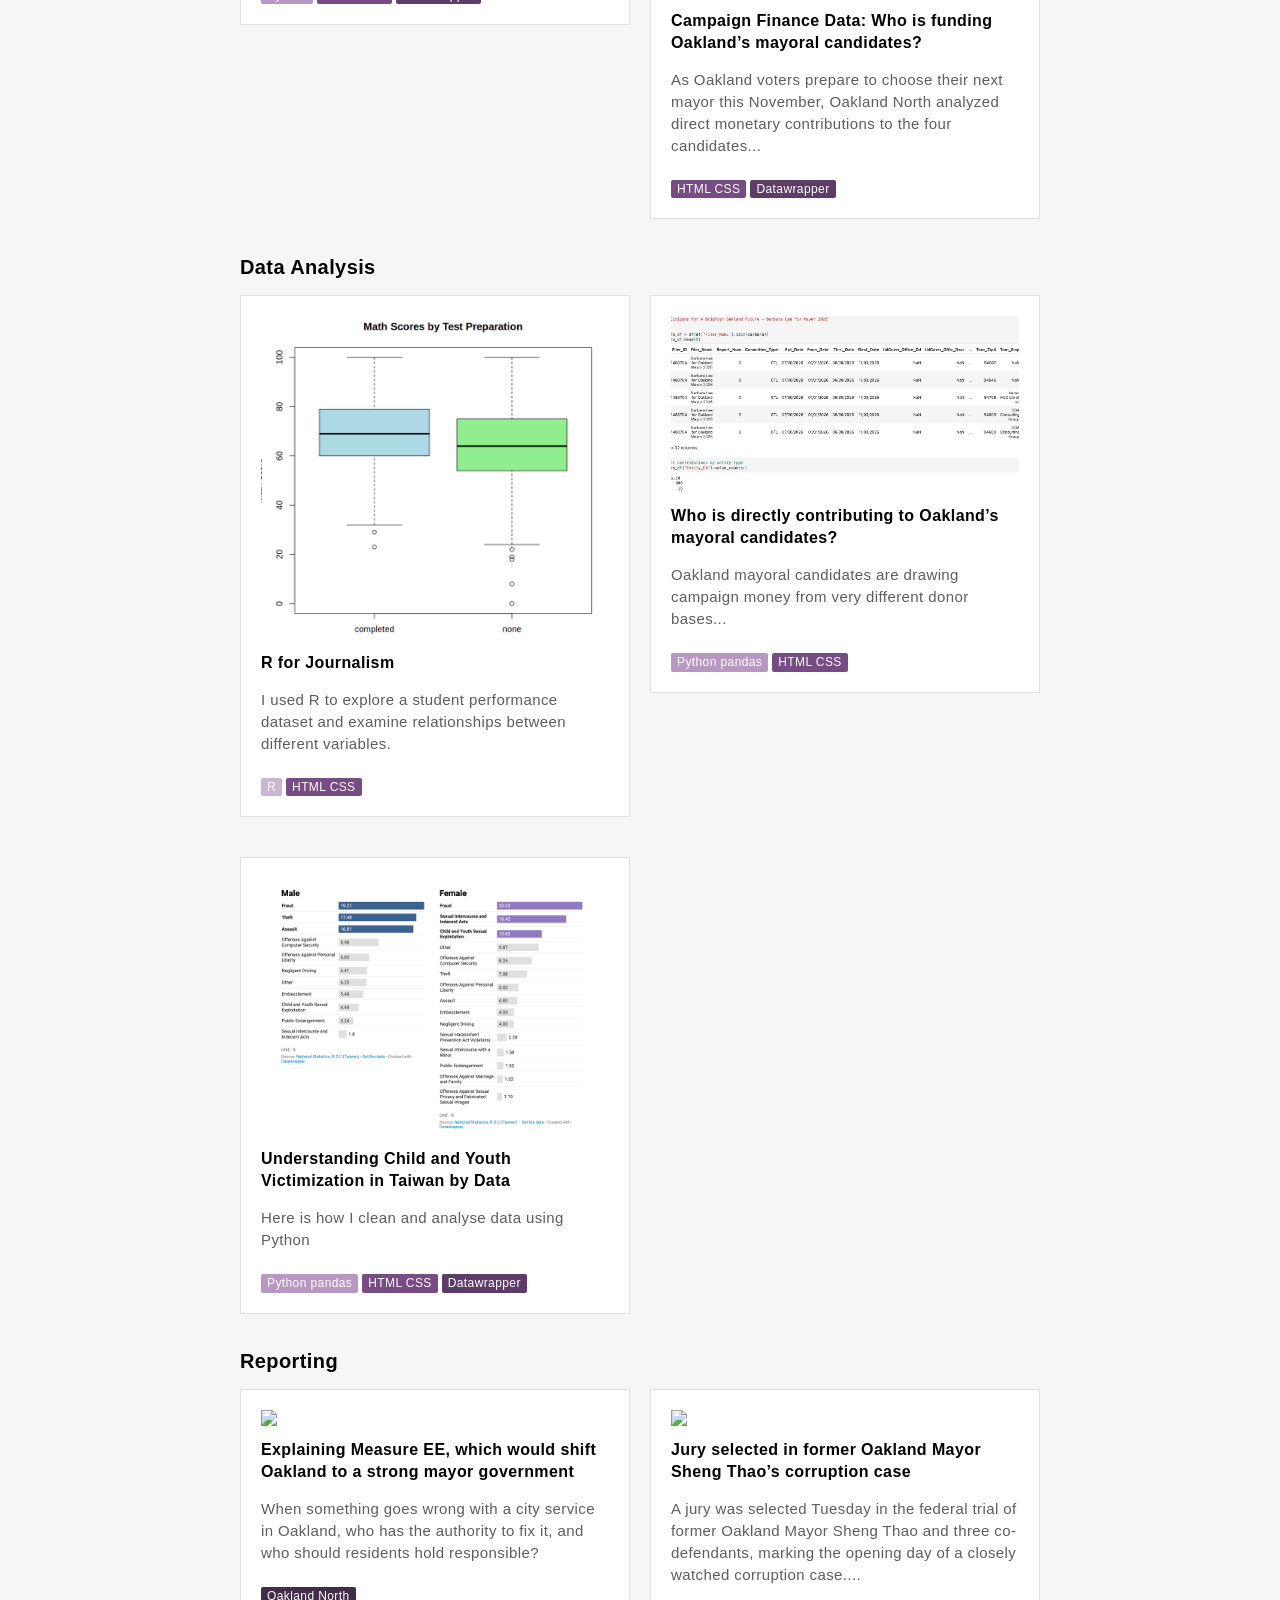
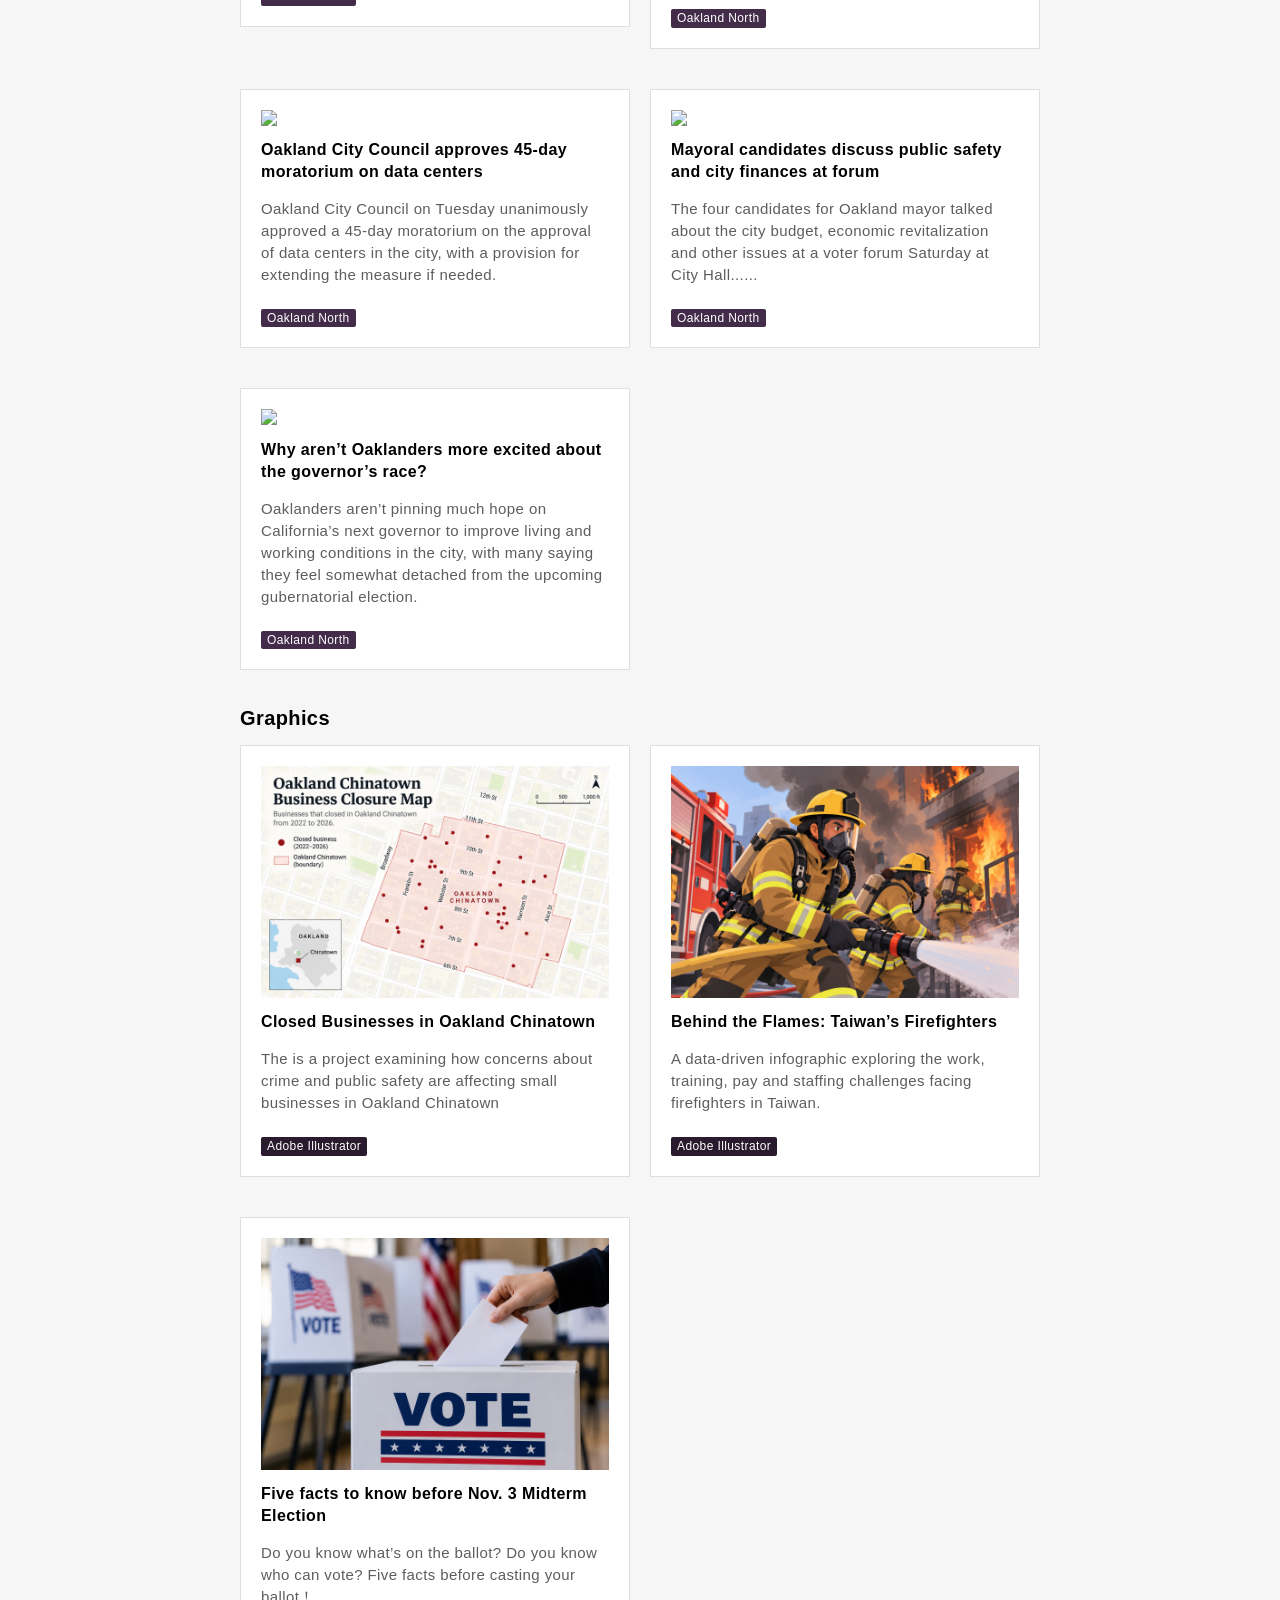
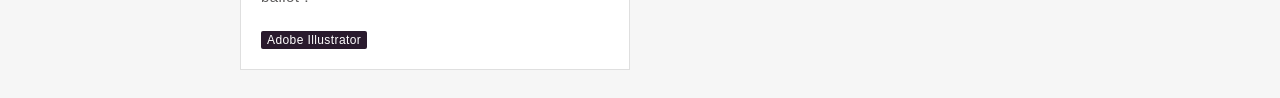
==== commit f50a4715: "Update index.html" ====
--- a/index.html
+++ b/index.html
@@ -183,7 +183,7 @@
 
                        <div class="hoveruse"><a href="R_practice.html" target="_blank">
                                         <div class="smallbox">
-                                            <img src="截圖 2026-09-18 晚上9.47.18.png">
+                                            <img src="截圖 2026-11-15 下午2.12.44.png">
                                             <h2>R for Journalism</h2>
                                             <p>I used R to explore a student performance dataset and examine relationships between different variables.</p>
                                             <div class="tags">
@@ -196,7 +196,7 @@
 
                               <div class="hoveruse"><a href="oakland.html" target="_blank">
                                         <div class="smallbox">
-                                            <img src="pitcure.png">
+                                            <img src="截圖 2026-09-18 晚上9.47.18.png">
                                             <h2>Who is directly contributing to Oakland’s mayoral candidates?</h2>
                                             <p>Oakland mayoral candidates are drawing campaign money from very different donor bases...</p>
                                             <div class="tags">
@@ -310,7 +310,7 @@
 
                               <div class="hoveruse"><a href="map.html" target="_blank">
                                         <div class="smallbox">
-                                            <img src="image2.png">
+                                            <img src="chinatown.png">
                                             <h2>Closed Businesses in Oakland Chinatown</h2>
                                             <p>The is a project examining how concerns about crime and public safety are affecting small businesses in Oakland Chinatown</p>
                                               <div class="tags">
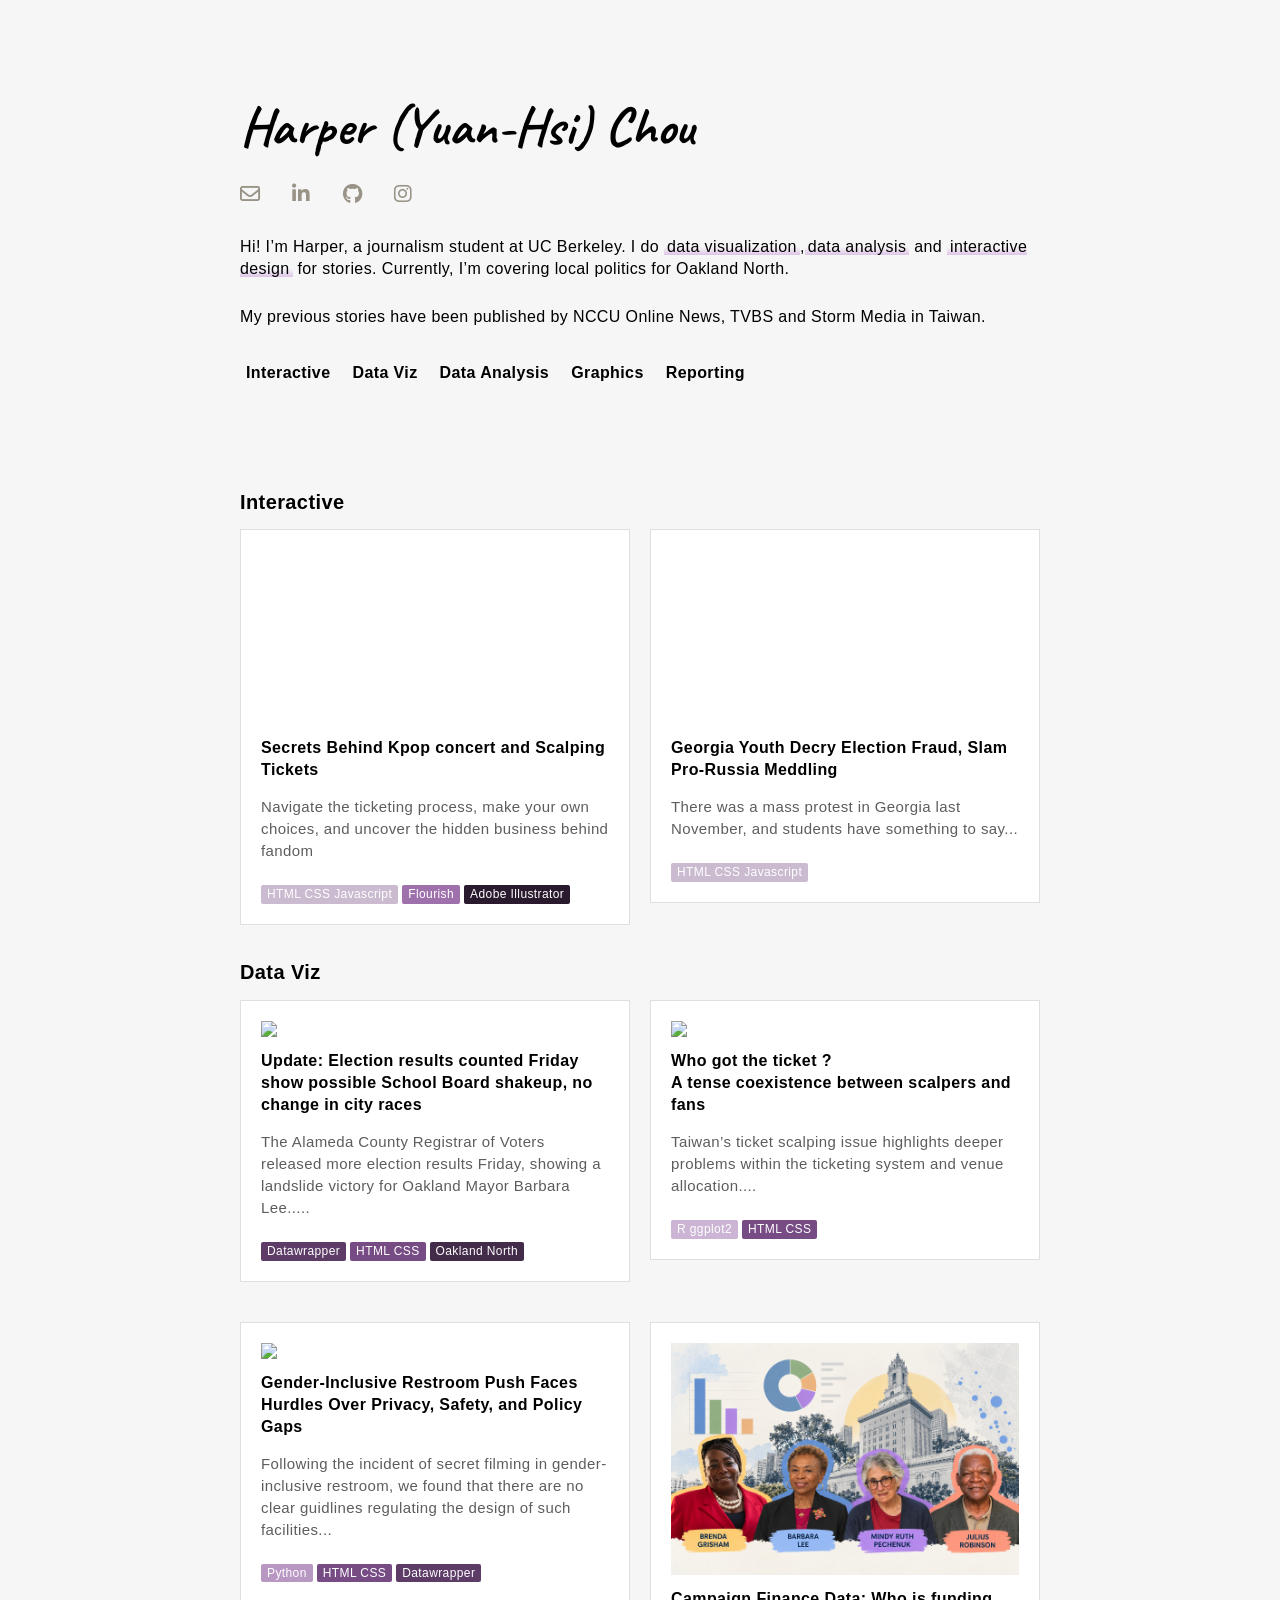
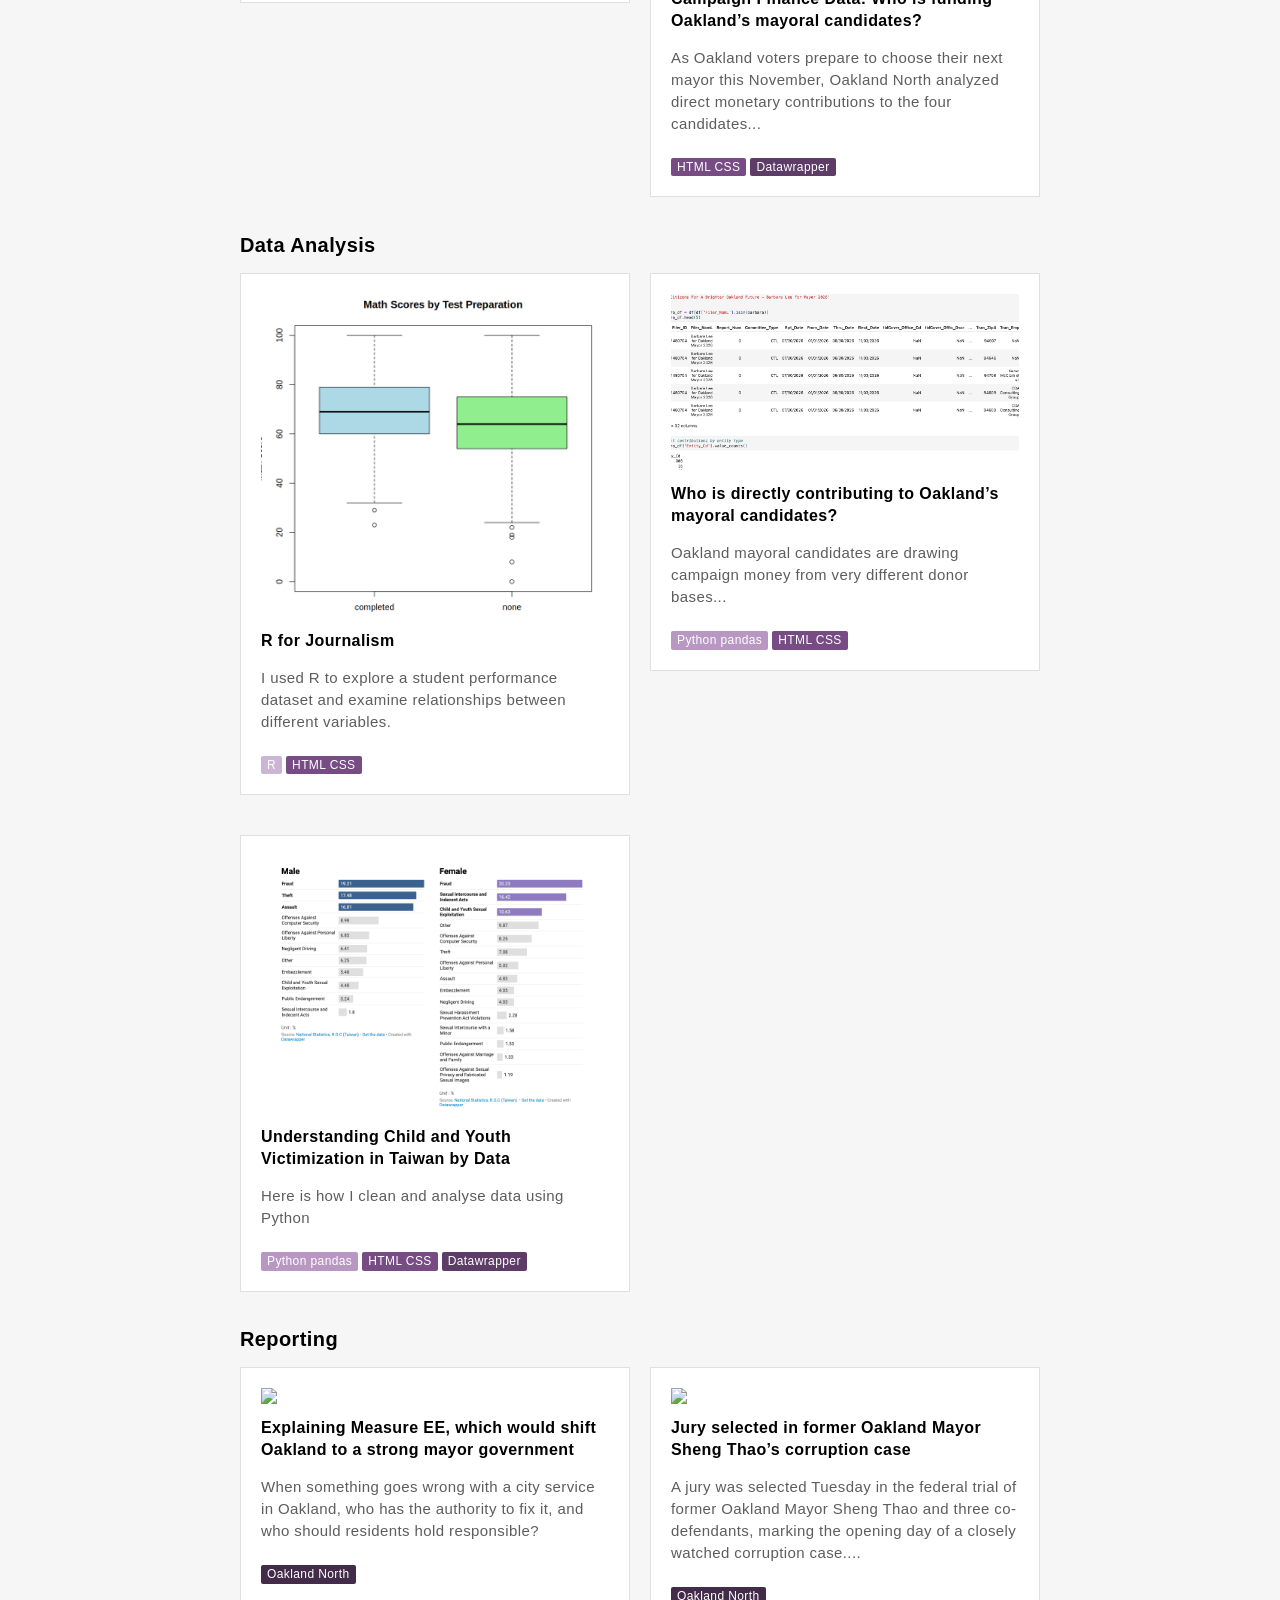
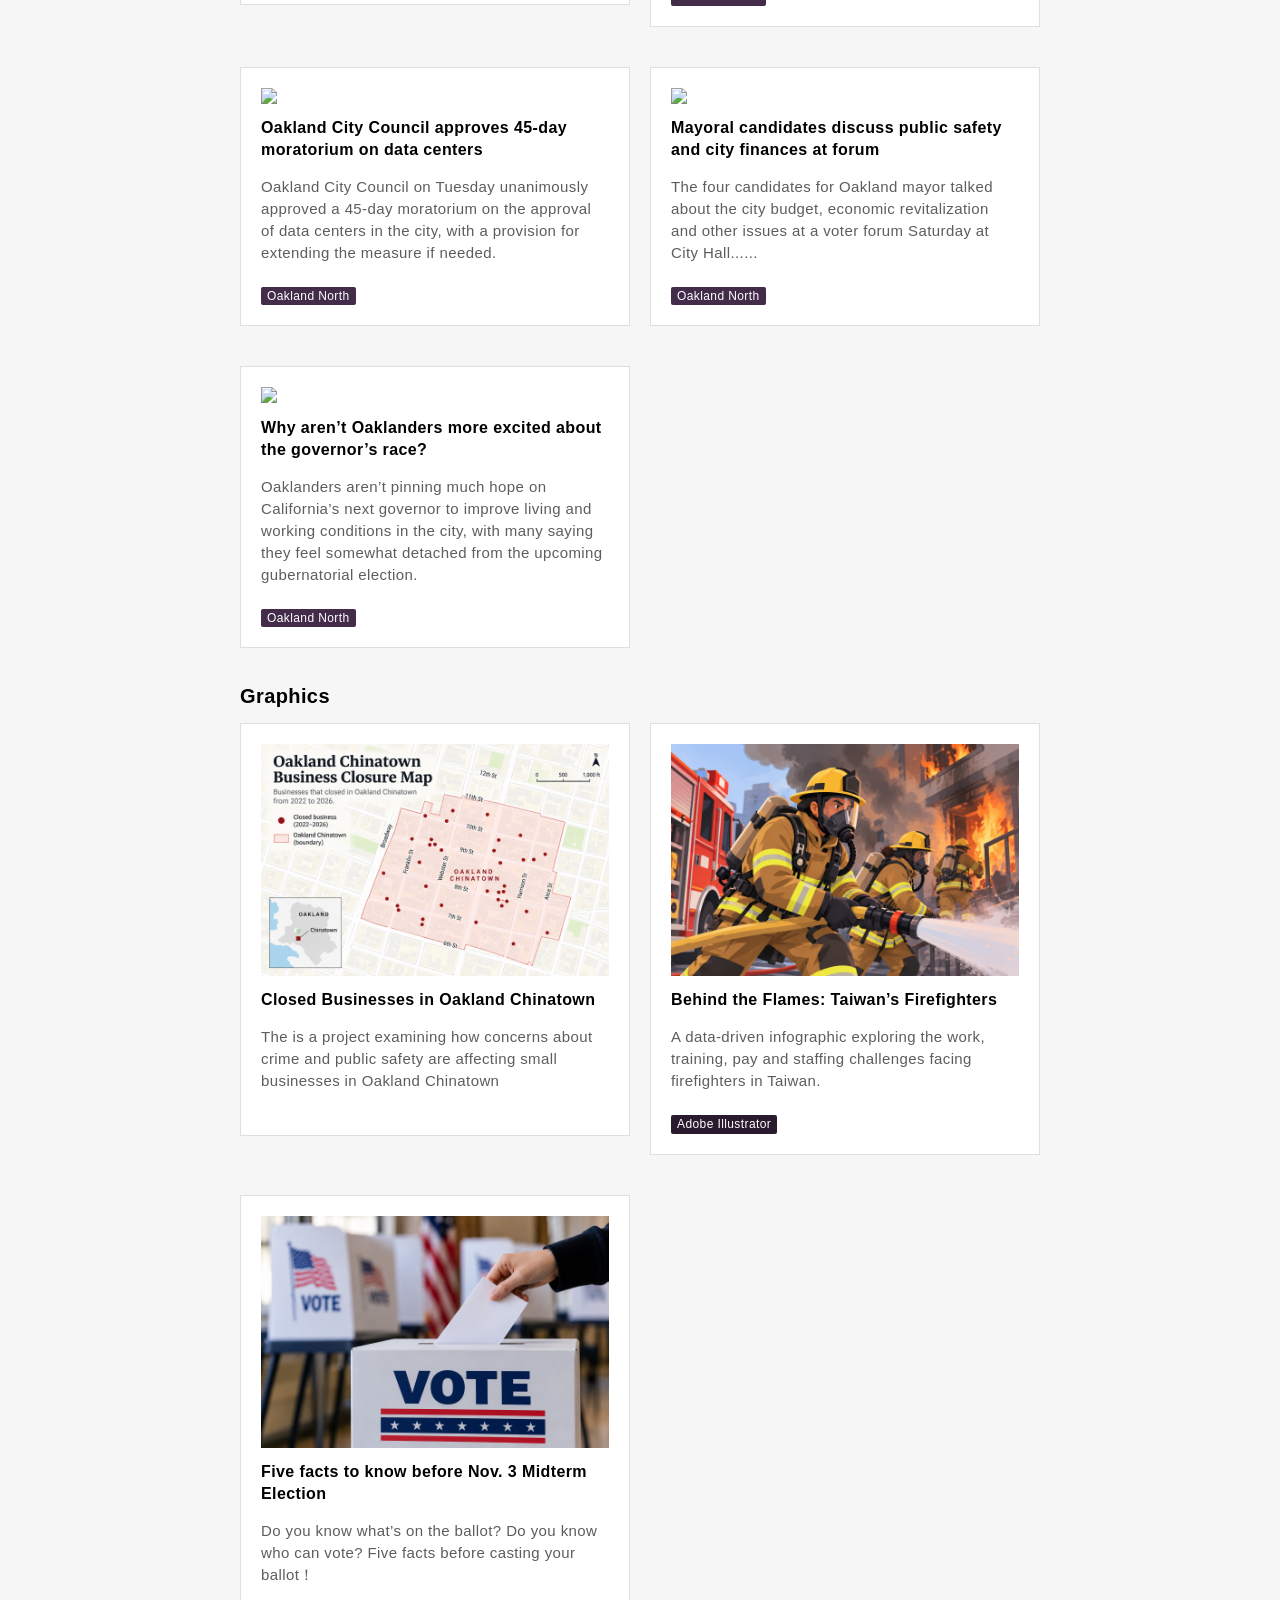
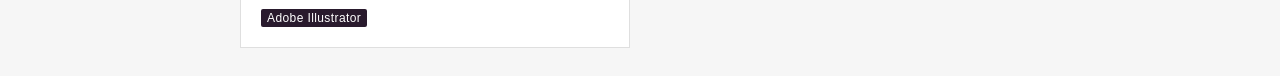
==== commit 0bf174f4: "Update index.html" ====
--- a/index.html
+++ b/index.html
@@ -44,7 +44,7 @@
 
                                     </div>
                         <p>Hi! I’m Harper, a journalism student at UC Berkeley. I do <span class="intro-underline">data visualization</span>,<span class="intro-underline">data analysis</span> and
-<span class="intro-underline">interactive design</span> for stories. Currently, I’m covering local politics while also tracking monetary contributions to Oakland’s mayoral candidates for <a href="https://oaklandnorth.net/" target="_blank">Oakland North</a>.</p> 
+<span class="intro-underline">interactive design</span> for stories. Currently, I’m covering local politics for <a href="https://oaklandnorth.net/" target="_blank">Oakland North</a>.</p> 
 <p style="margin-top: 0px; align-self: flex-start">My previous stories have been published by NCCU Online News, TVBS and Storm Media in Taiwan.</p>                   
              
                         <div class="btn-coverage">
@@ -308,13 +308,13 @@
               <h2 id="graphic-section">Graphics</h2>
               <div class="grid">
 
-                              <div class="hoveruse"><a href="map.html" target="_blank">
+                              <div class="hoveruse"><a href="index2.html" target="_blank">
                                         <div class="smallbox">
                                             <img src="chinatown.png">
                                             <h2>Closed Businesses in Oakland Chinatown</h2>
                                             <p>The is a project examining how concerns about crime and public safety are affecting small businesses in Oakland Chinatown</p>
                                               <div class="tags">
-                                                             <span class="tag Adobe">Adobe Illustrator</span>
+                                                           
                                                         
                                                 
                                             </div>
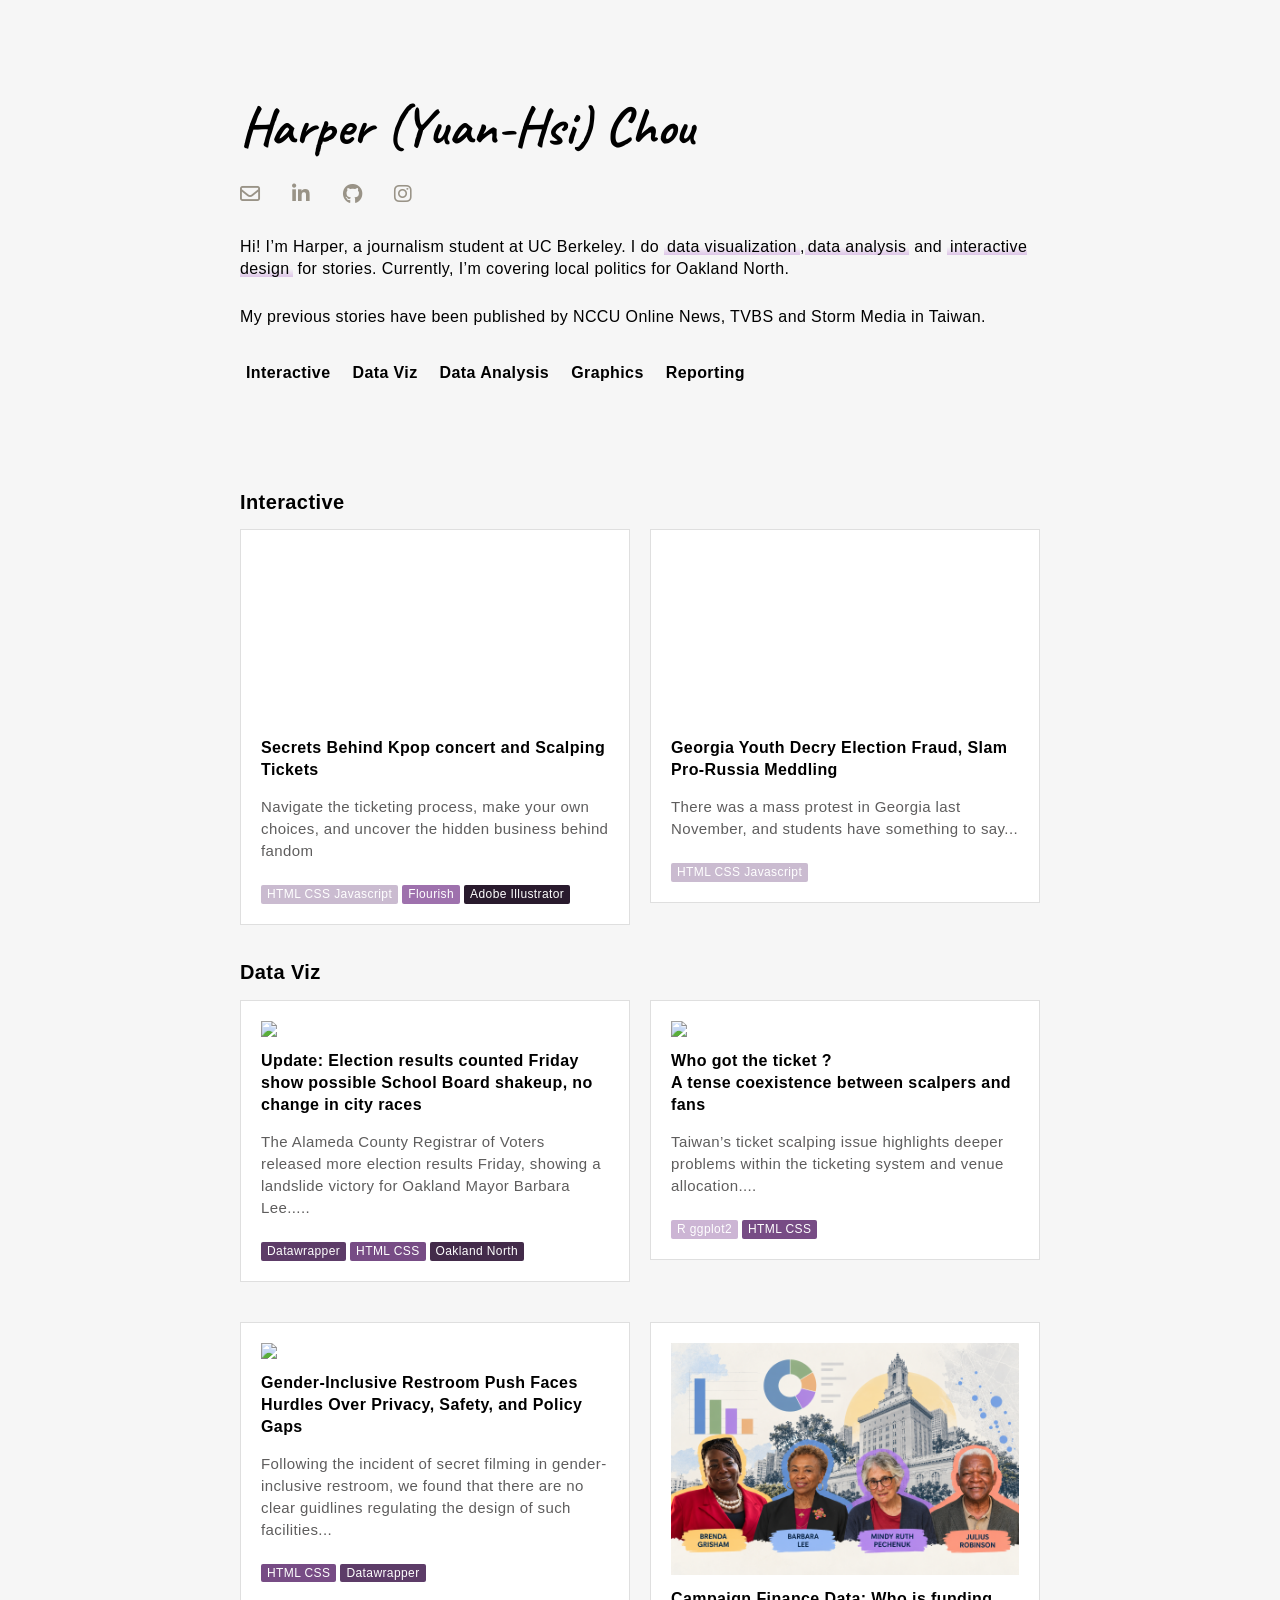
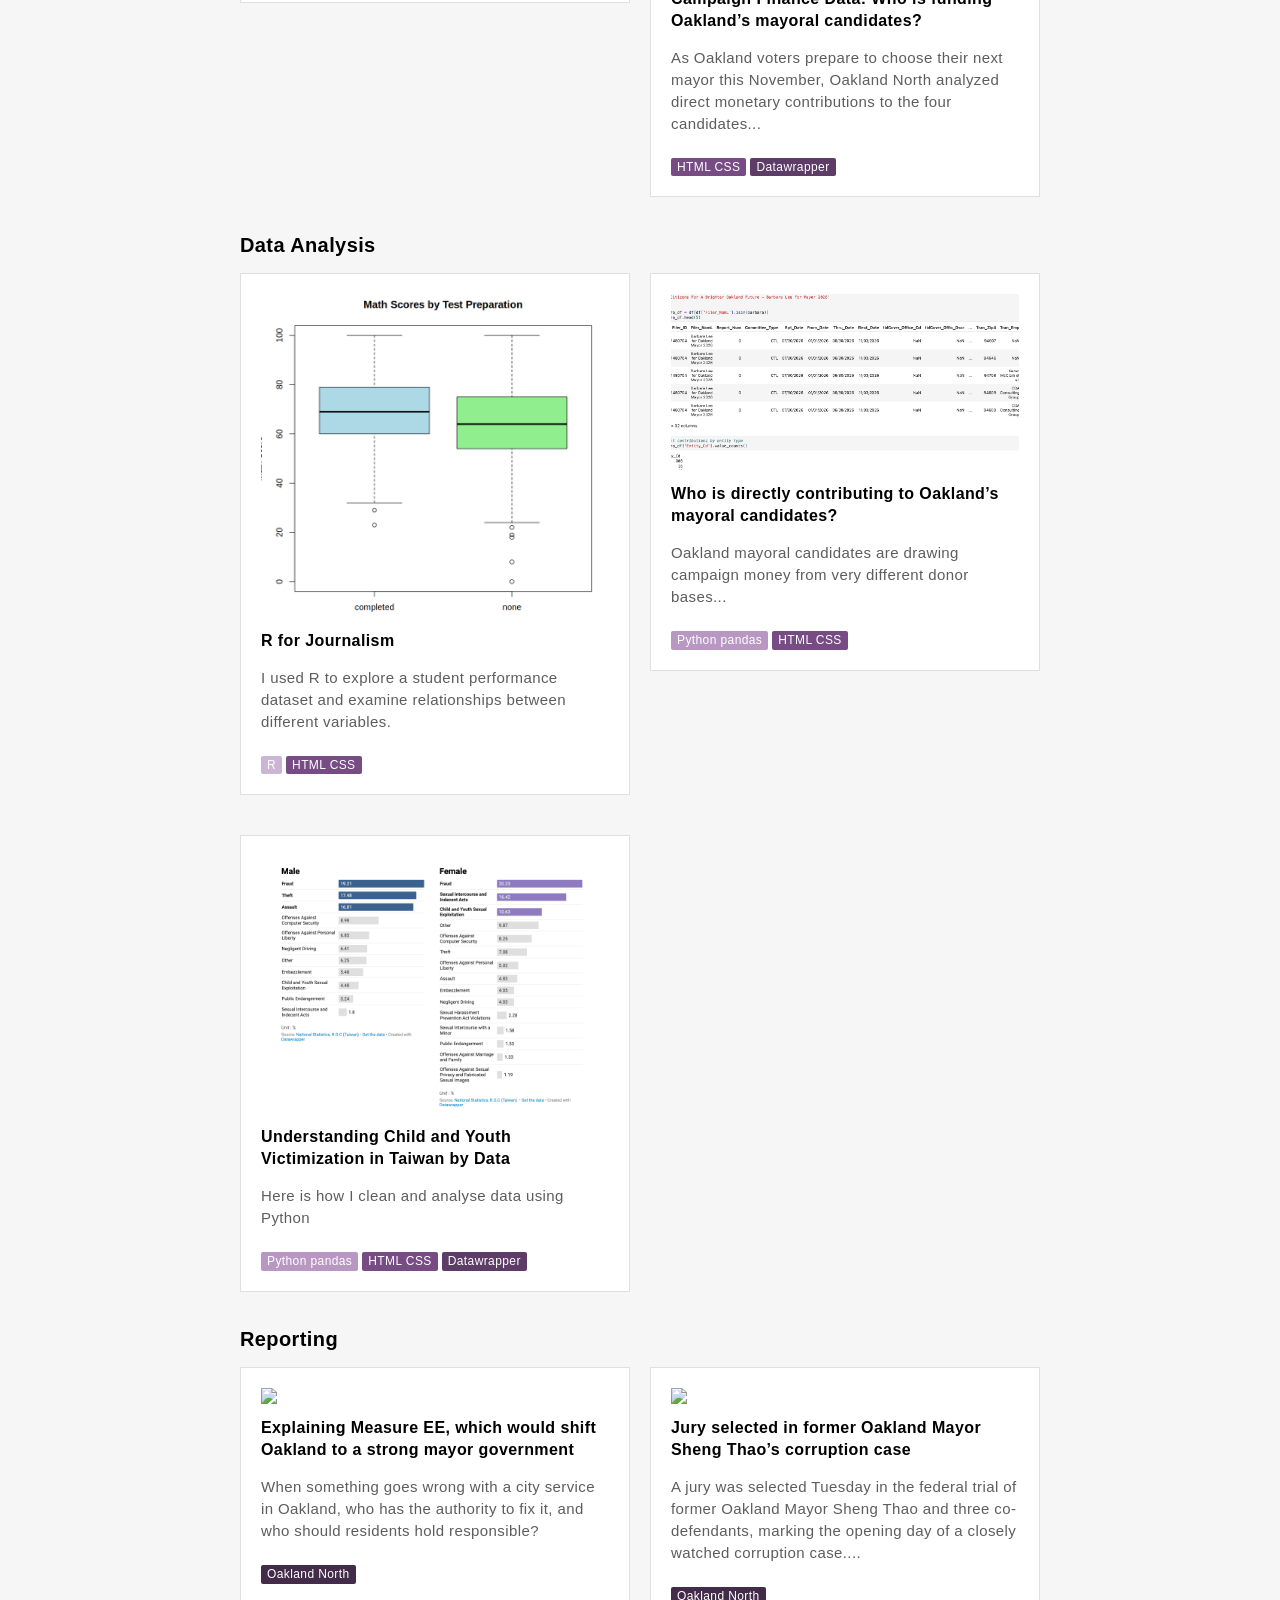
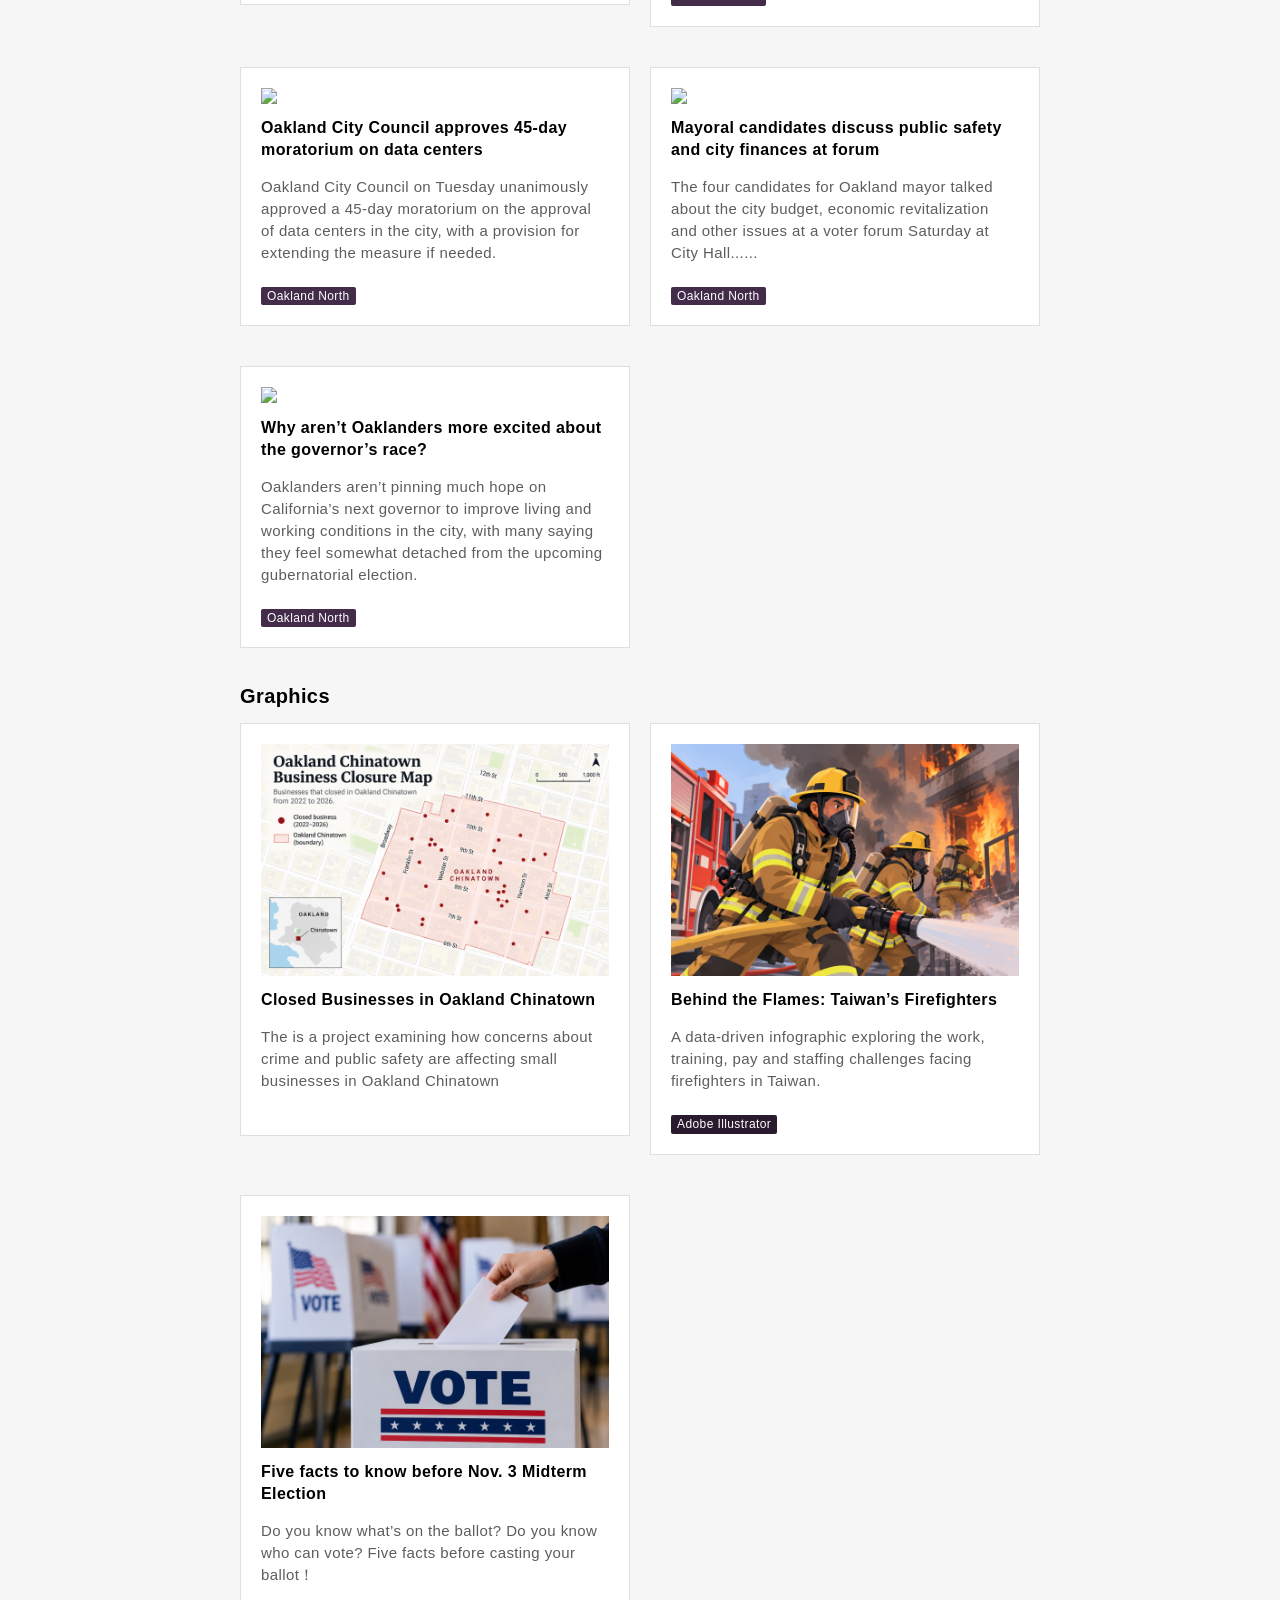
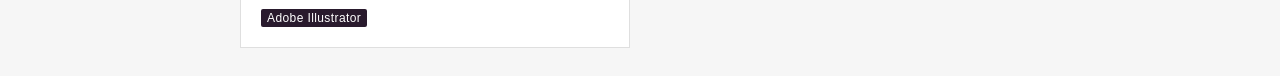
==== commit 26e693f5: "Update index.html" ====
--- a/index.html
+++ b/index.html
@@ -147,13 +147,13 @@
                             </div>
                 </a></div>
 
-                  <div class="hoveruse"><a href="/Users/yuanhsichou/Desktop/resume/resume/restroom.html" target="_blank">
+                  <div class="hoveruse"><a href="restroom.html" target="_blank">
                             <div class="smallbox">
                                 <img src="https://unews.nccu.edu.tw/File/Posts/3725/EB-D6-C3-EE-51-04-06-43-5D-08-5E-A9-82-36-C0-EB.JPG">
                                 <h2>Gender-Inclusive Restroom Push Faces Hurdles Over Privacy, Safety, and Policy Gaps</h2>
                                 <p>Following the incident of secret filming in gender-inclusive restroom, we found that there are no clear guidlines regulating the design of such facilities...</p>
                                  <div class="tags">
-                                            <span class="tag Python">Python</span>
+                                        
                                             <span class="tag HTMLCSS">HTML CSS</span>
                                             <span class="tag Datawrapper">Datawrapper</span>
 
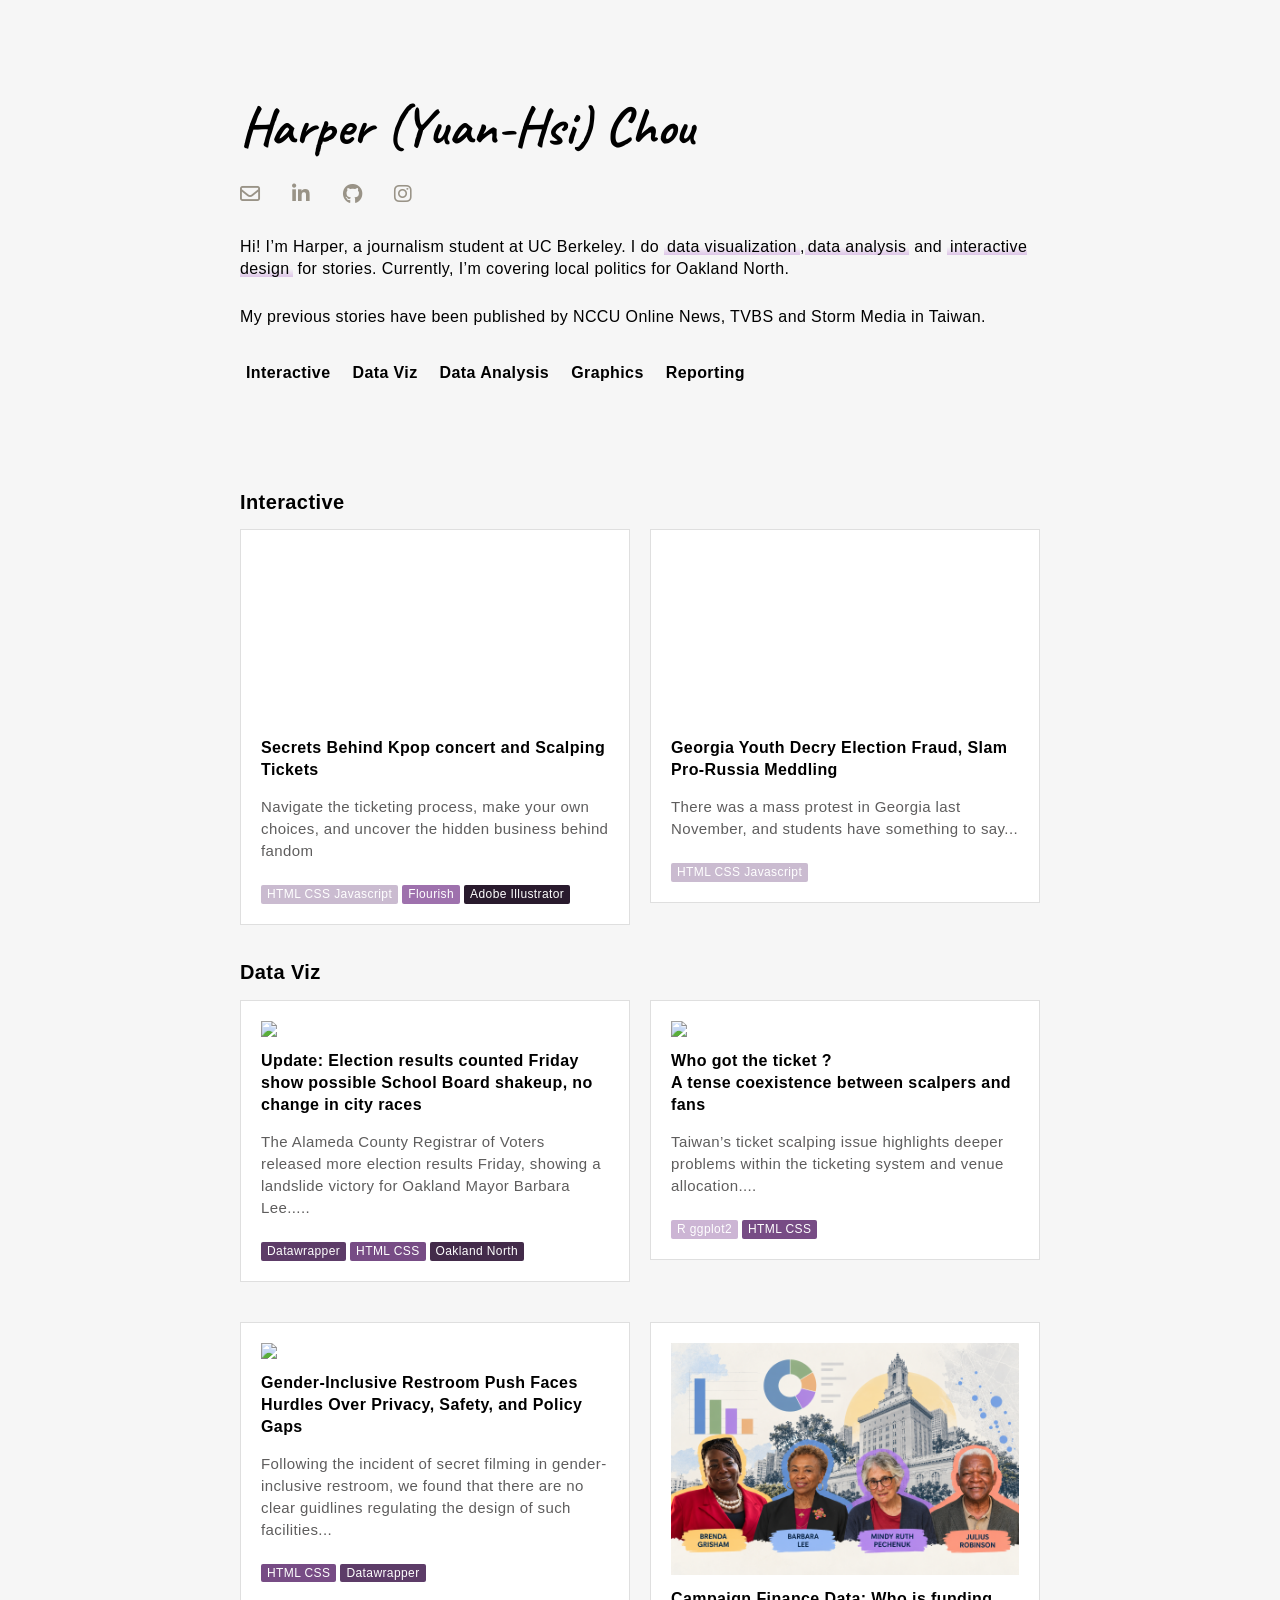
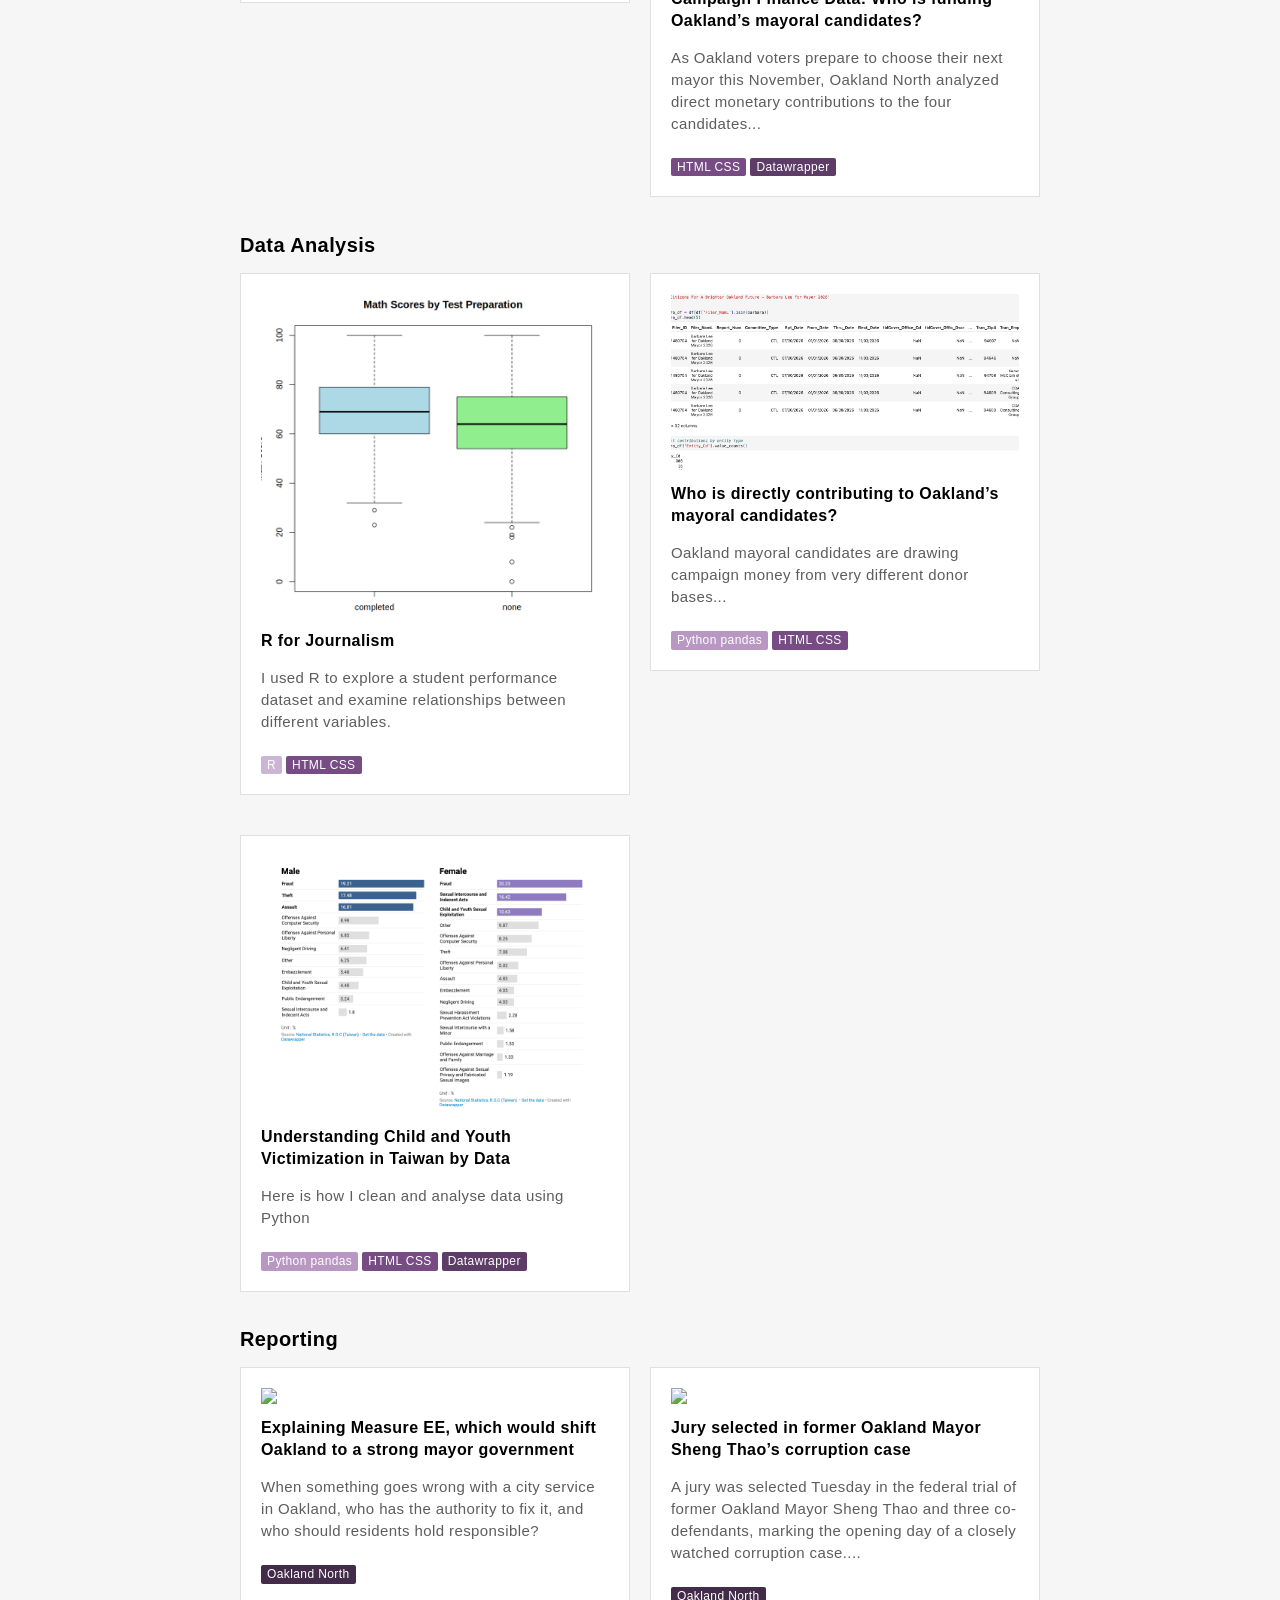
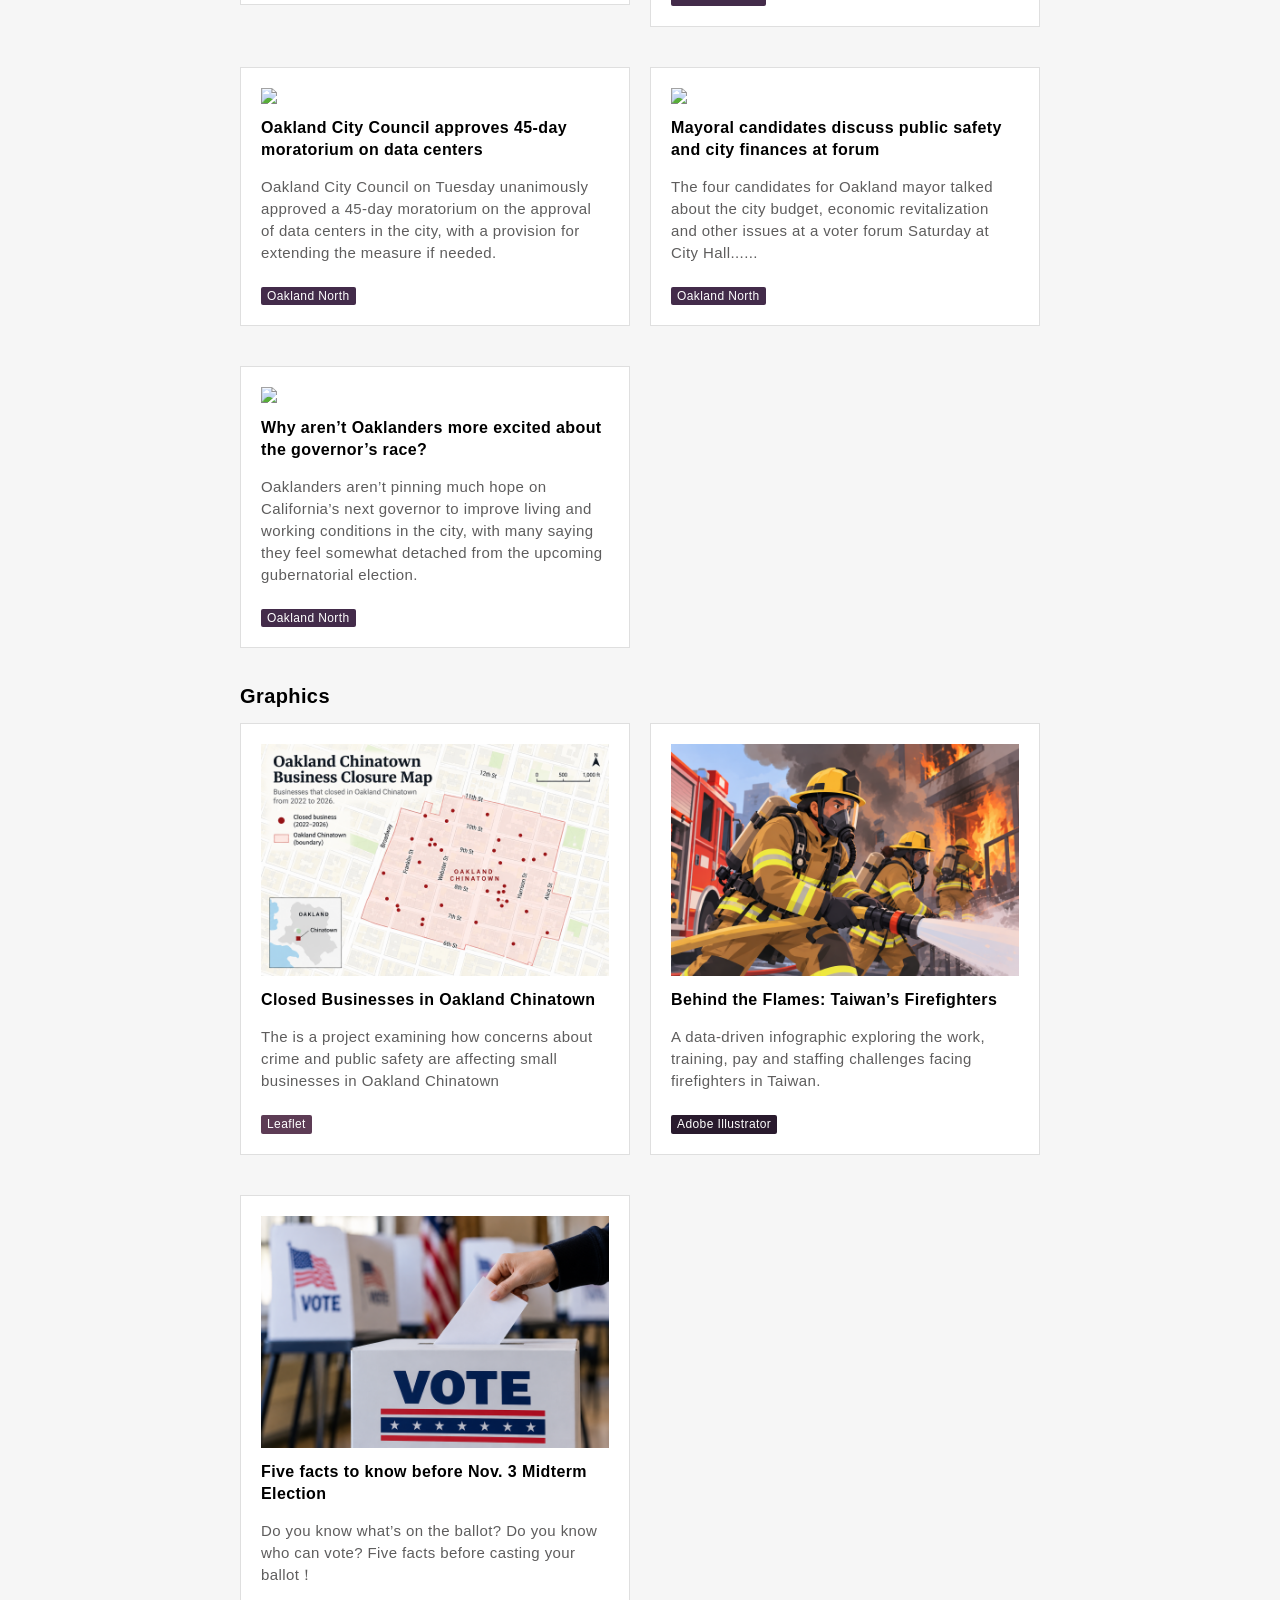
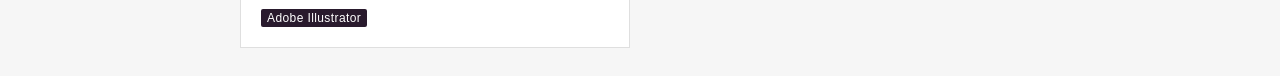
==== commit 79207a83: "Update index.html" ====
--- a/index.html
+++ b/index.html
@@ -315,7 +315,7 @@
                                             <p>The is a project examining how concerns about crime and public safety are affecting small businesses in Oakland Chinatown</p>
                                               <div class="tags">
                                                            
-                                                        
+                                                        <span class="tag mapping">Leaflet</span>
                                                 
                                             </div>
                                         </div>
--- a/style.css
+++ b/style.css
@@ -279,6 +279,10 @@
     background-color: #5D3C68;
 }
 
+.mapping{
+    background-color: #5D3C55;
+}
+
 .oakland{
     background-color: #432B4A;
 
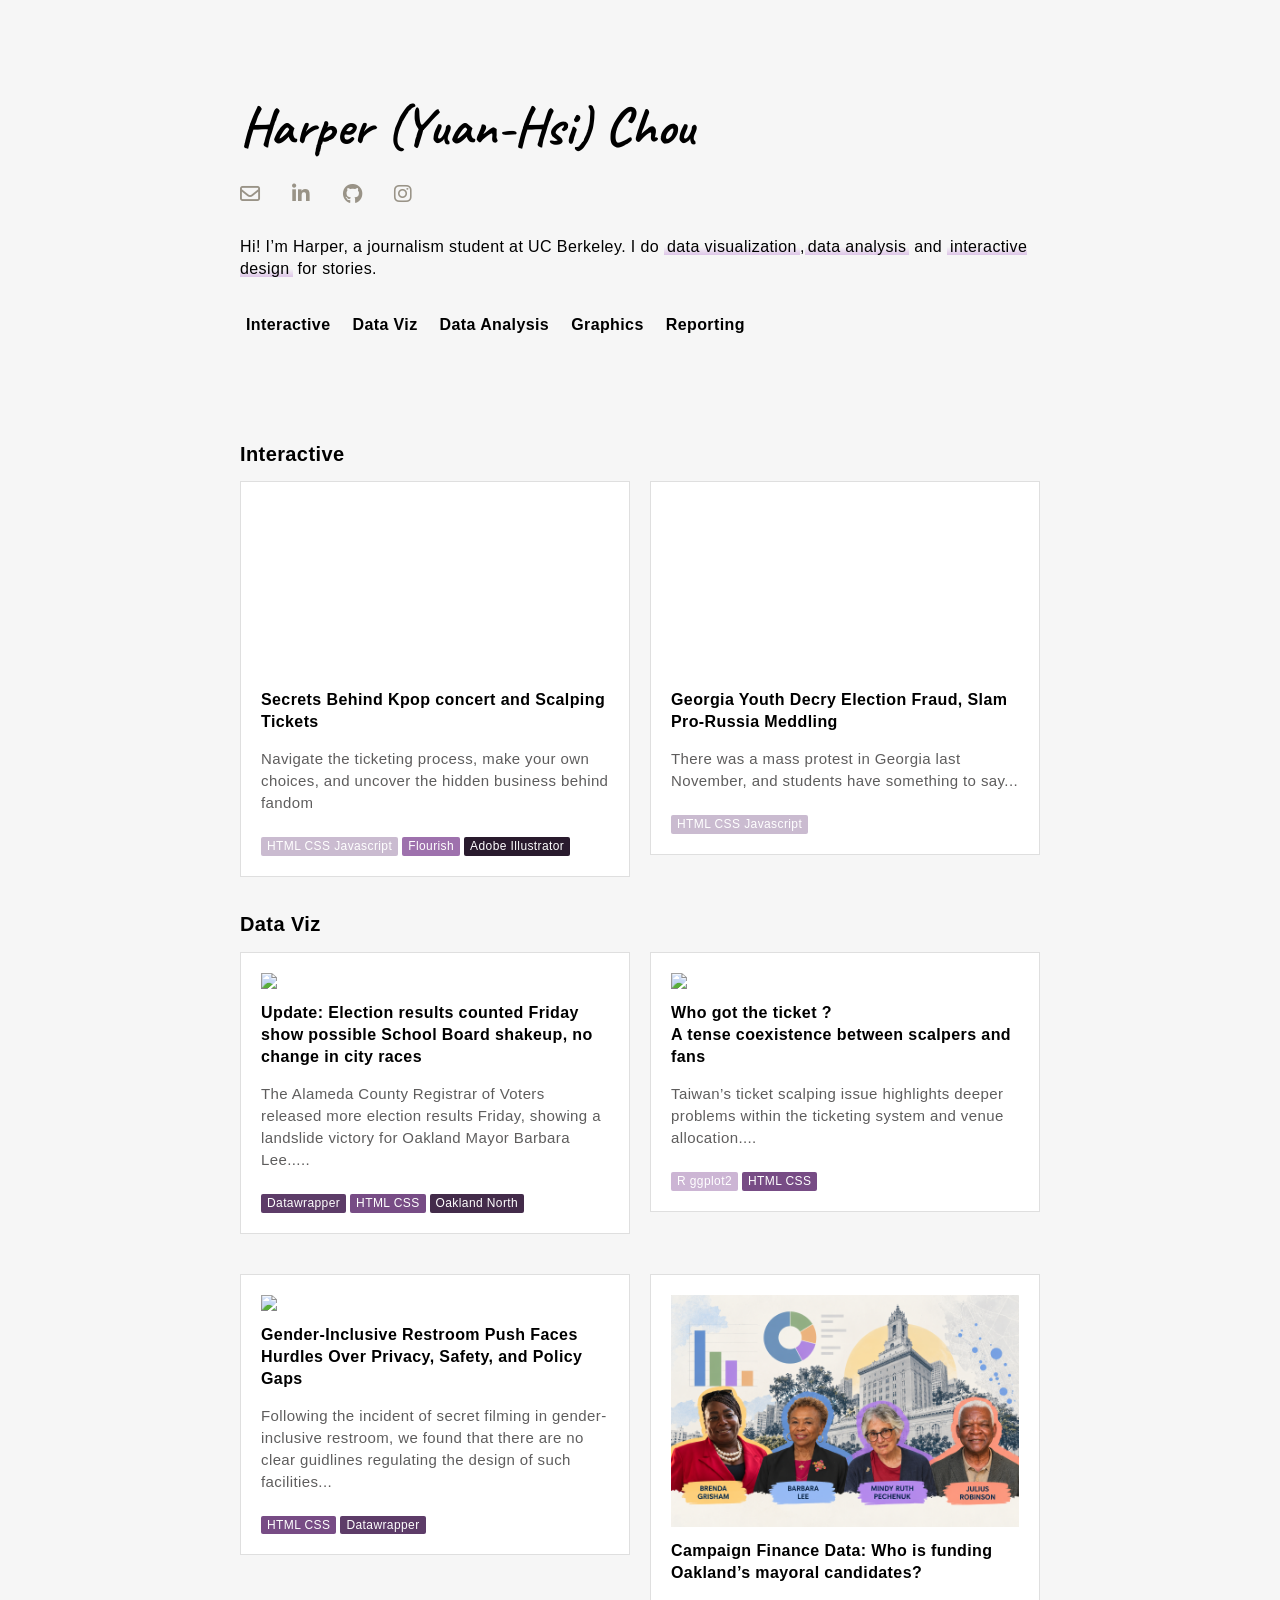
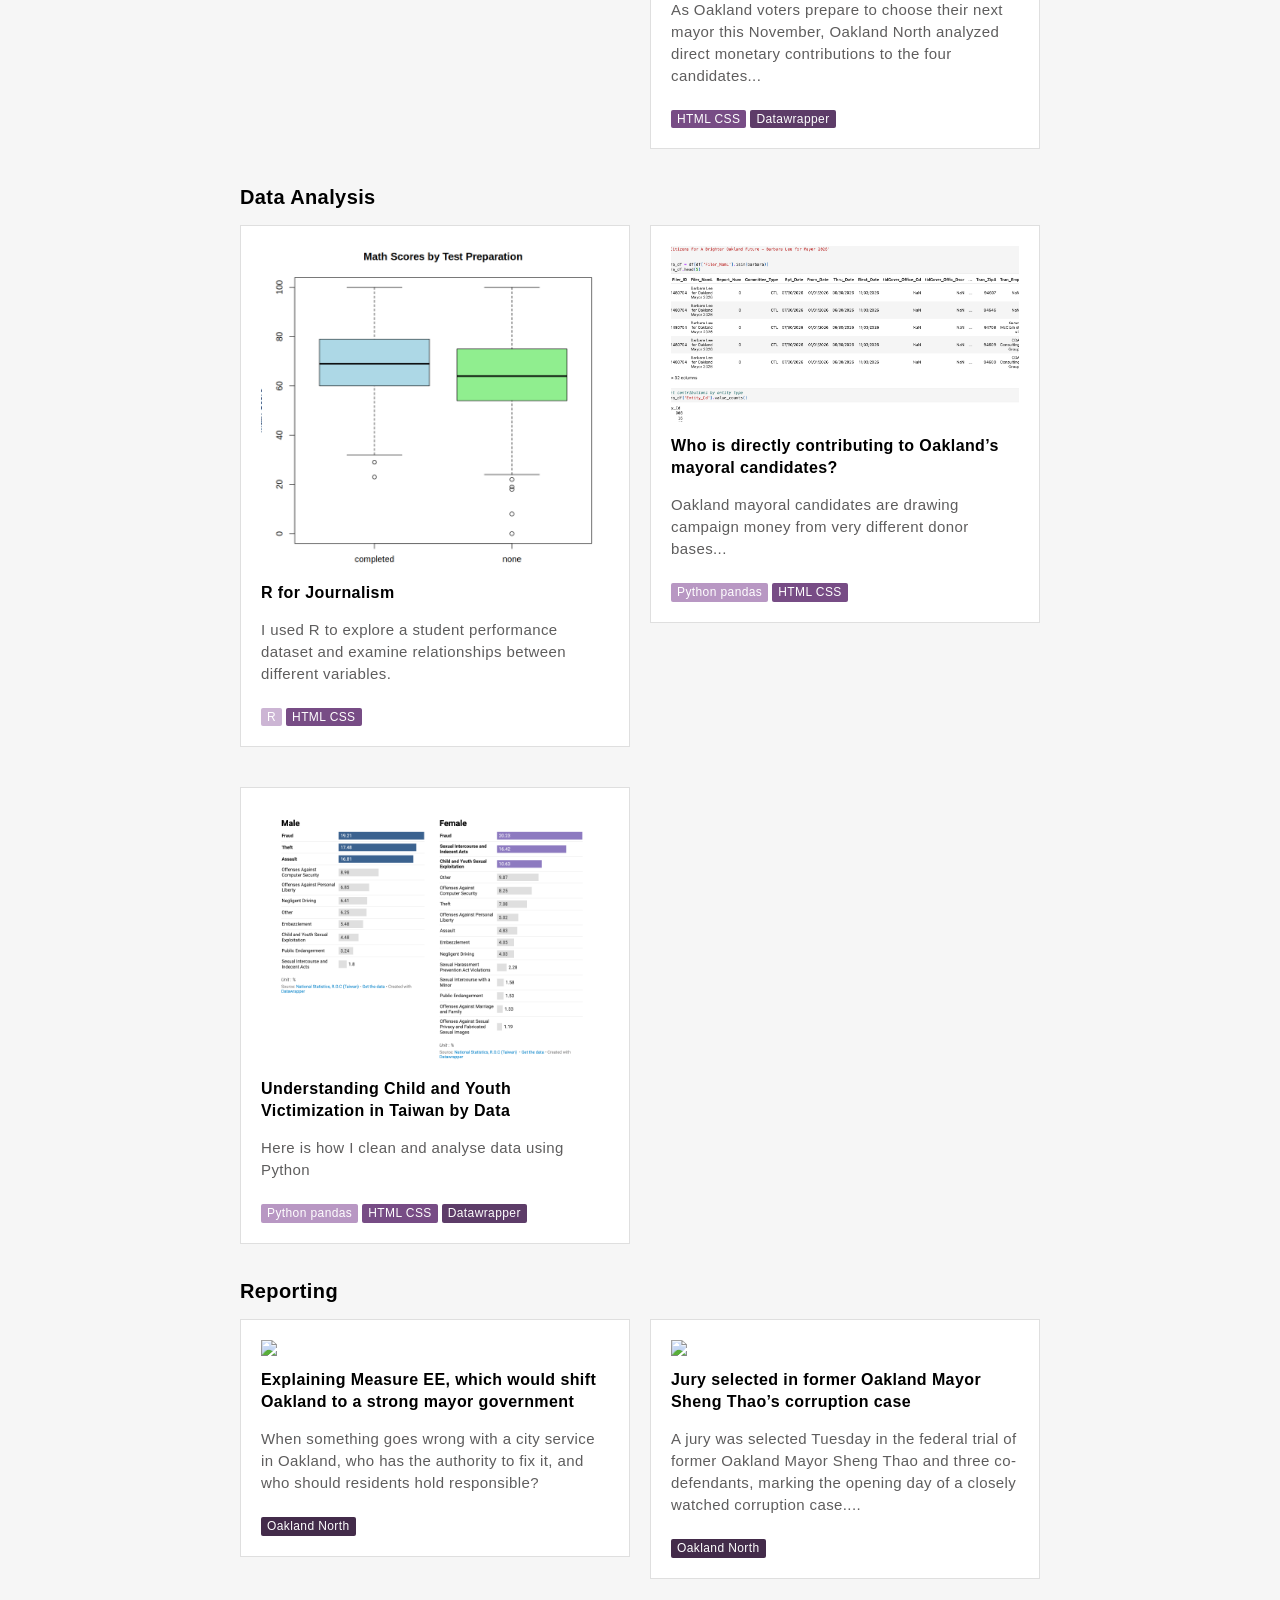
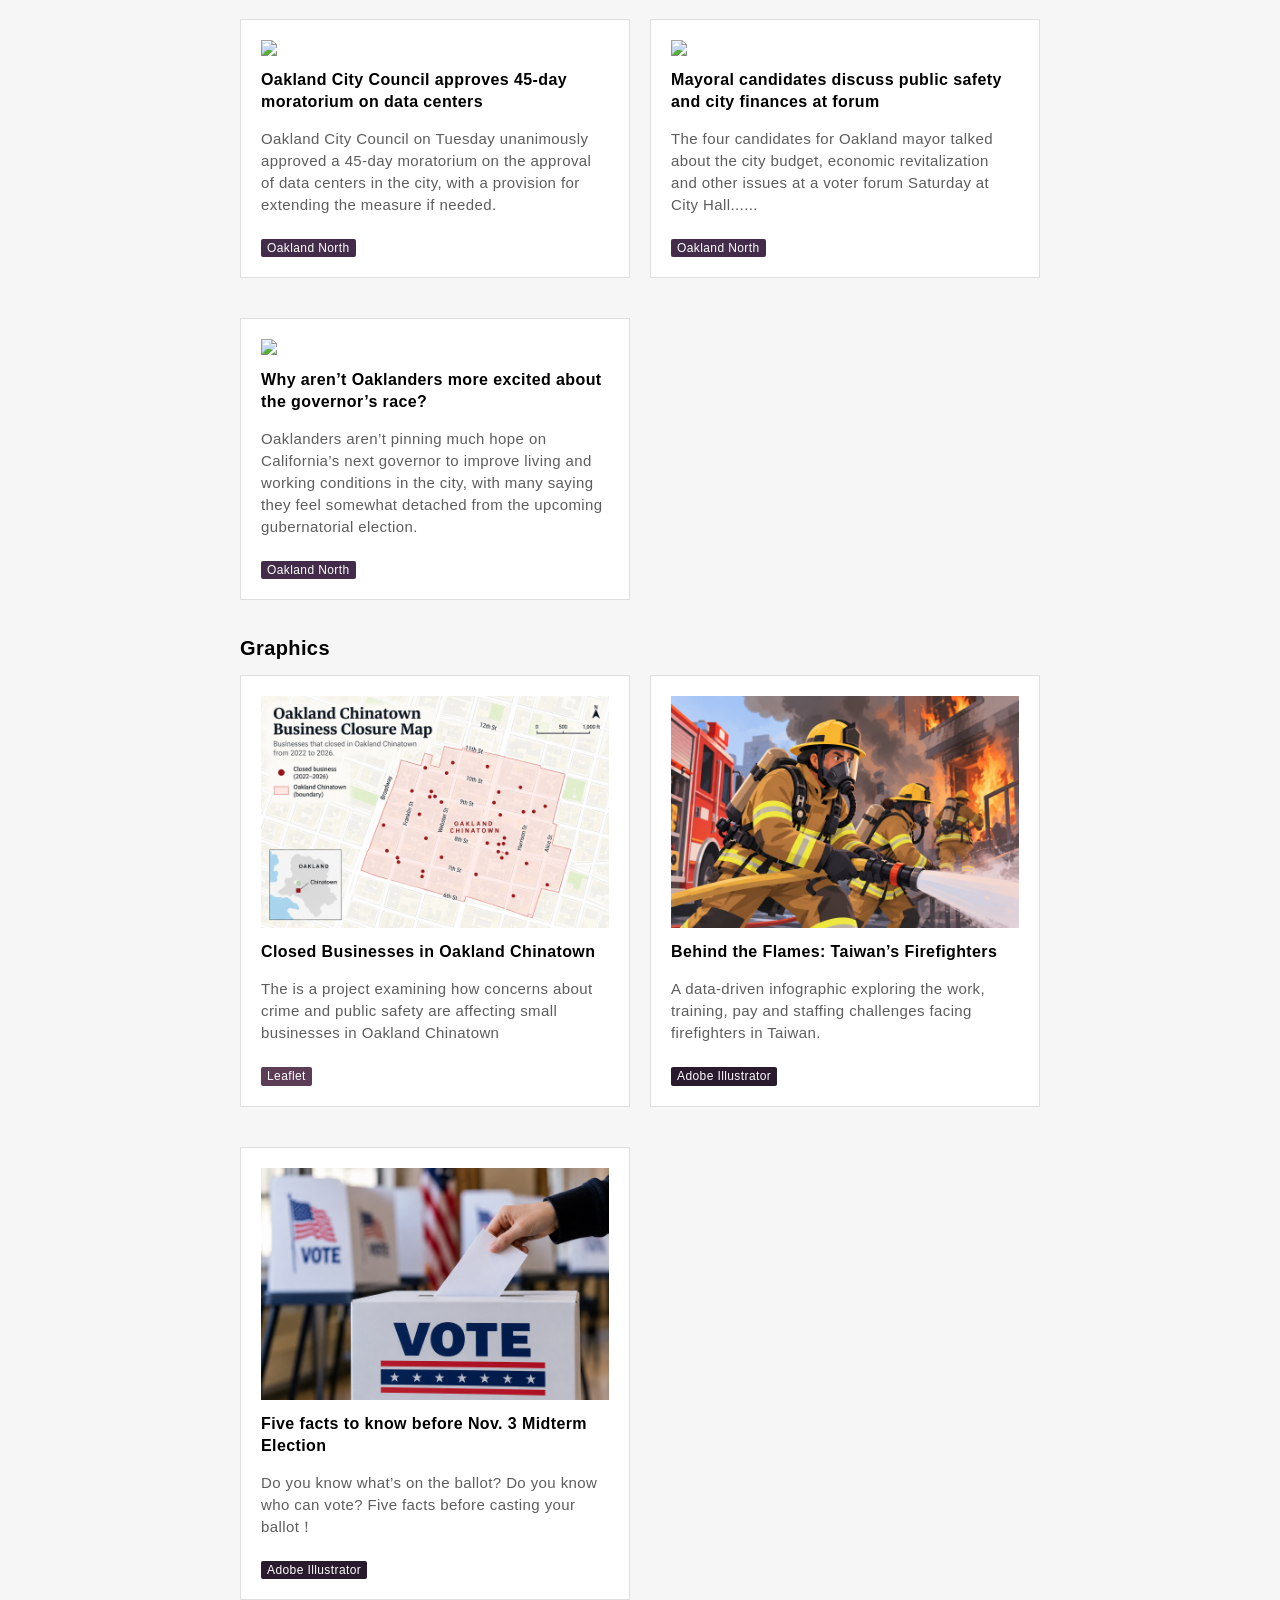
==== commit cf6abb0c: "Update index.html" ====
--- a/index.html
+++ b/index.html
@@ -44,9 +44,7 @@
 
                                     </div>
                         <p>Hi! I’m Harper, a journalism student at UC Berkeley. I do <span class="intro-underline">data visualization</span>,<span class="intro-underline">data analysis</span> and
-<span class="intro-underline">interactive design</span> for stories. Currently, I’m covering local politics for <a href="https://oaklandnorth.net/" target="_blank">Oakland North</a>.</p> 
-<p style="margin-top: 0px; align-self: flex-start">My previous stories have been published by NCCU Online News, TVBS and Storm Media in Taiwan.</p>                   
-             
+<span class="intro-underline">interactive design</span> for stories.</p>
                         <div class="btn-coverage">
             
 
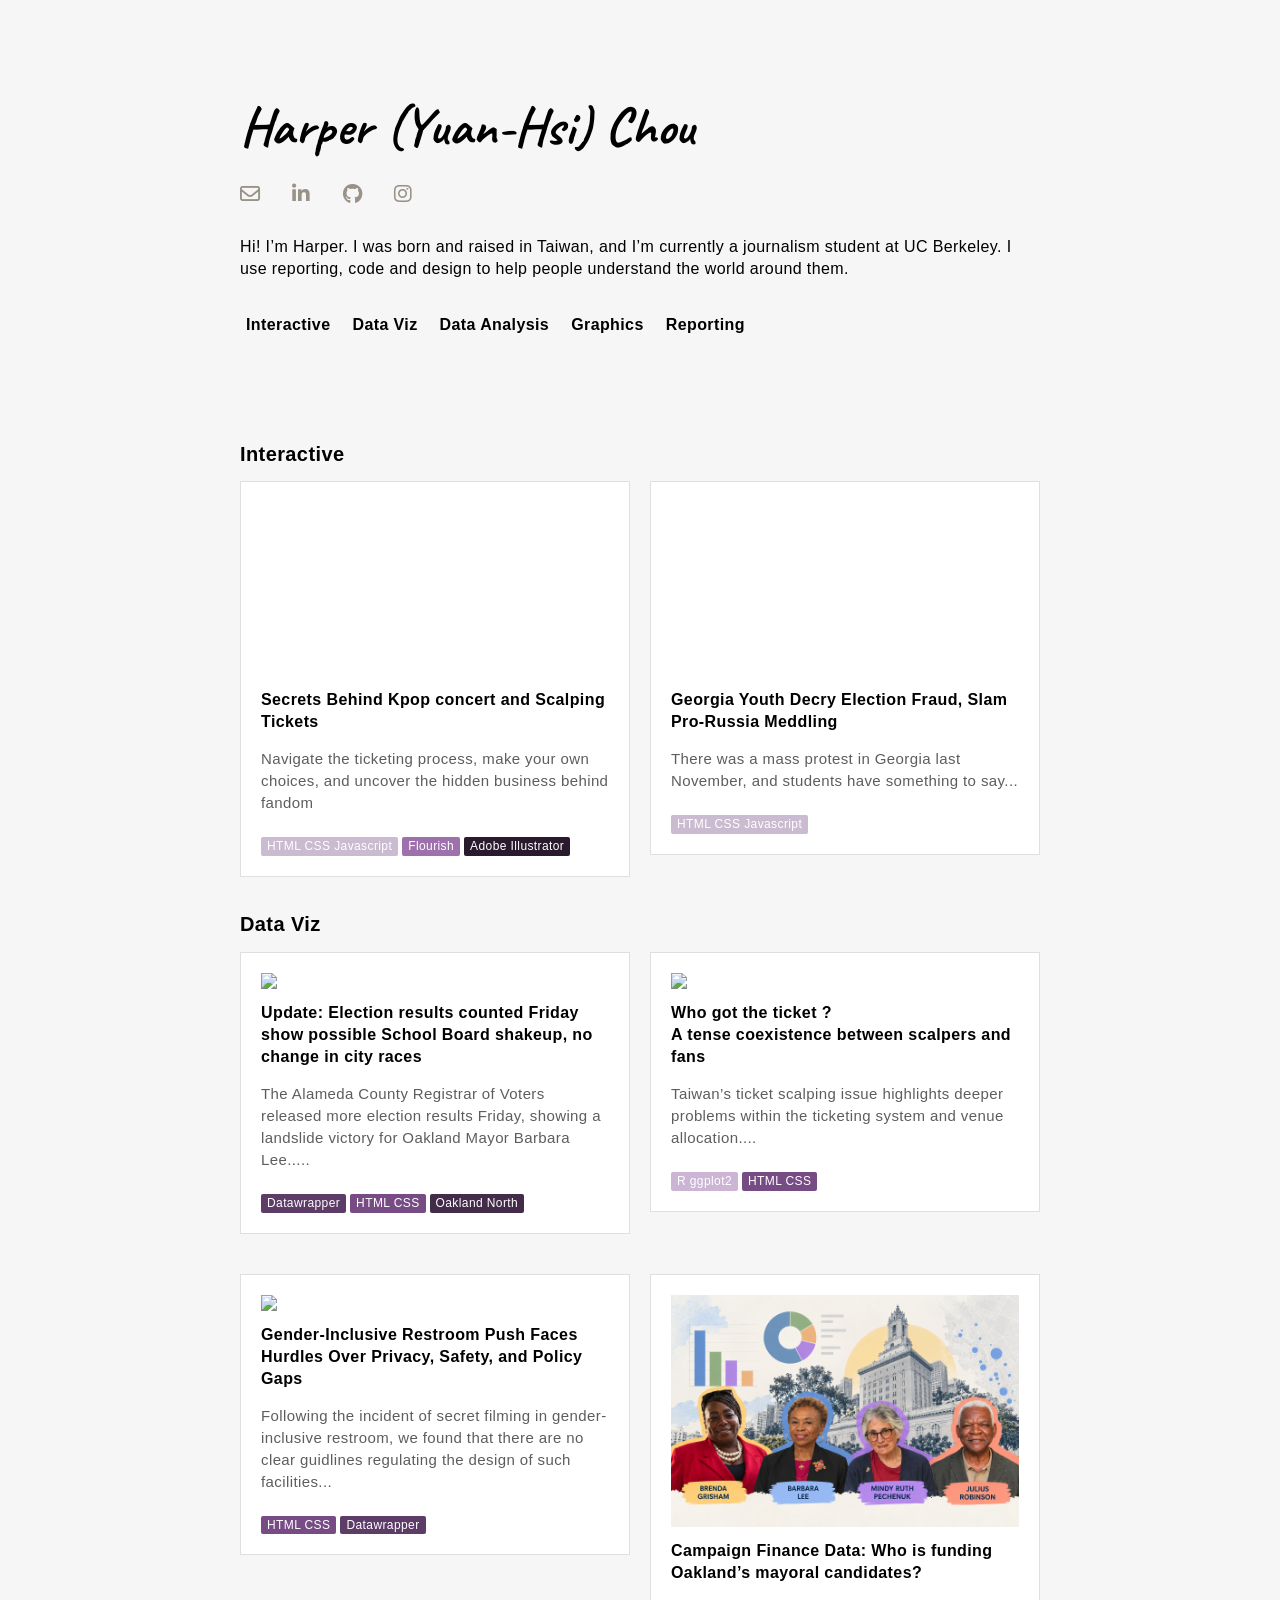
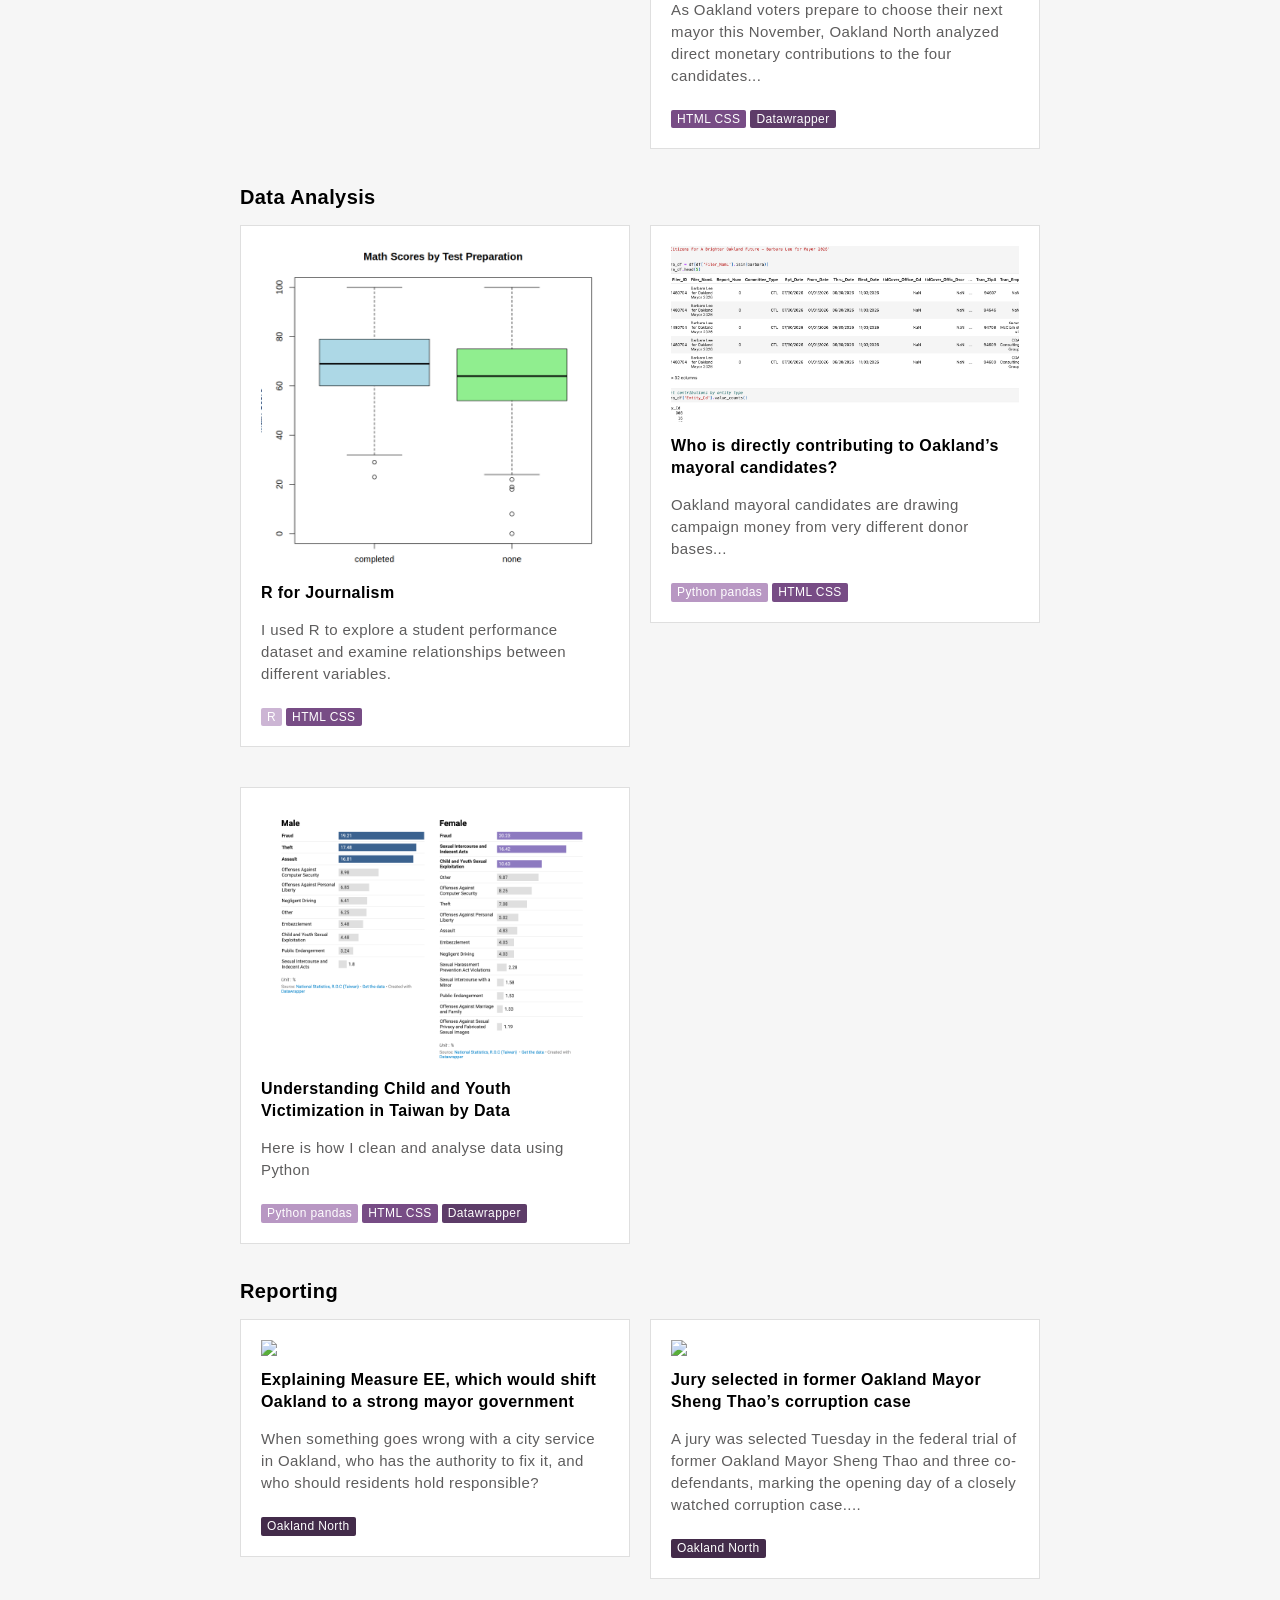
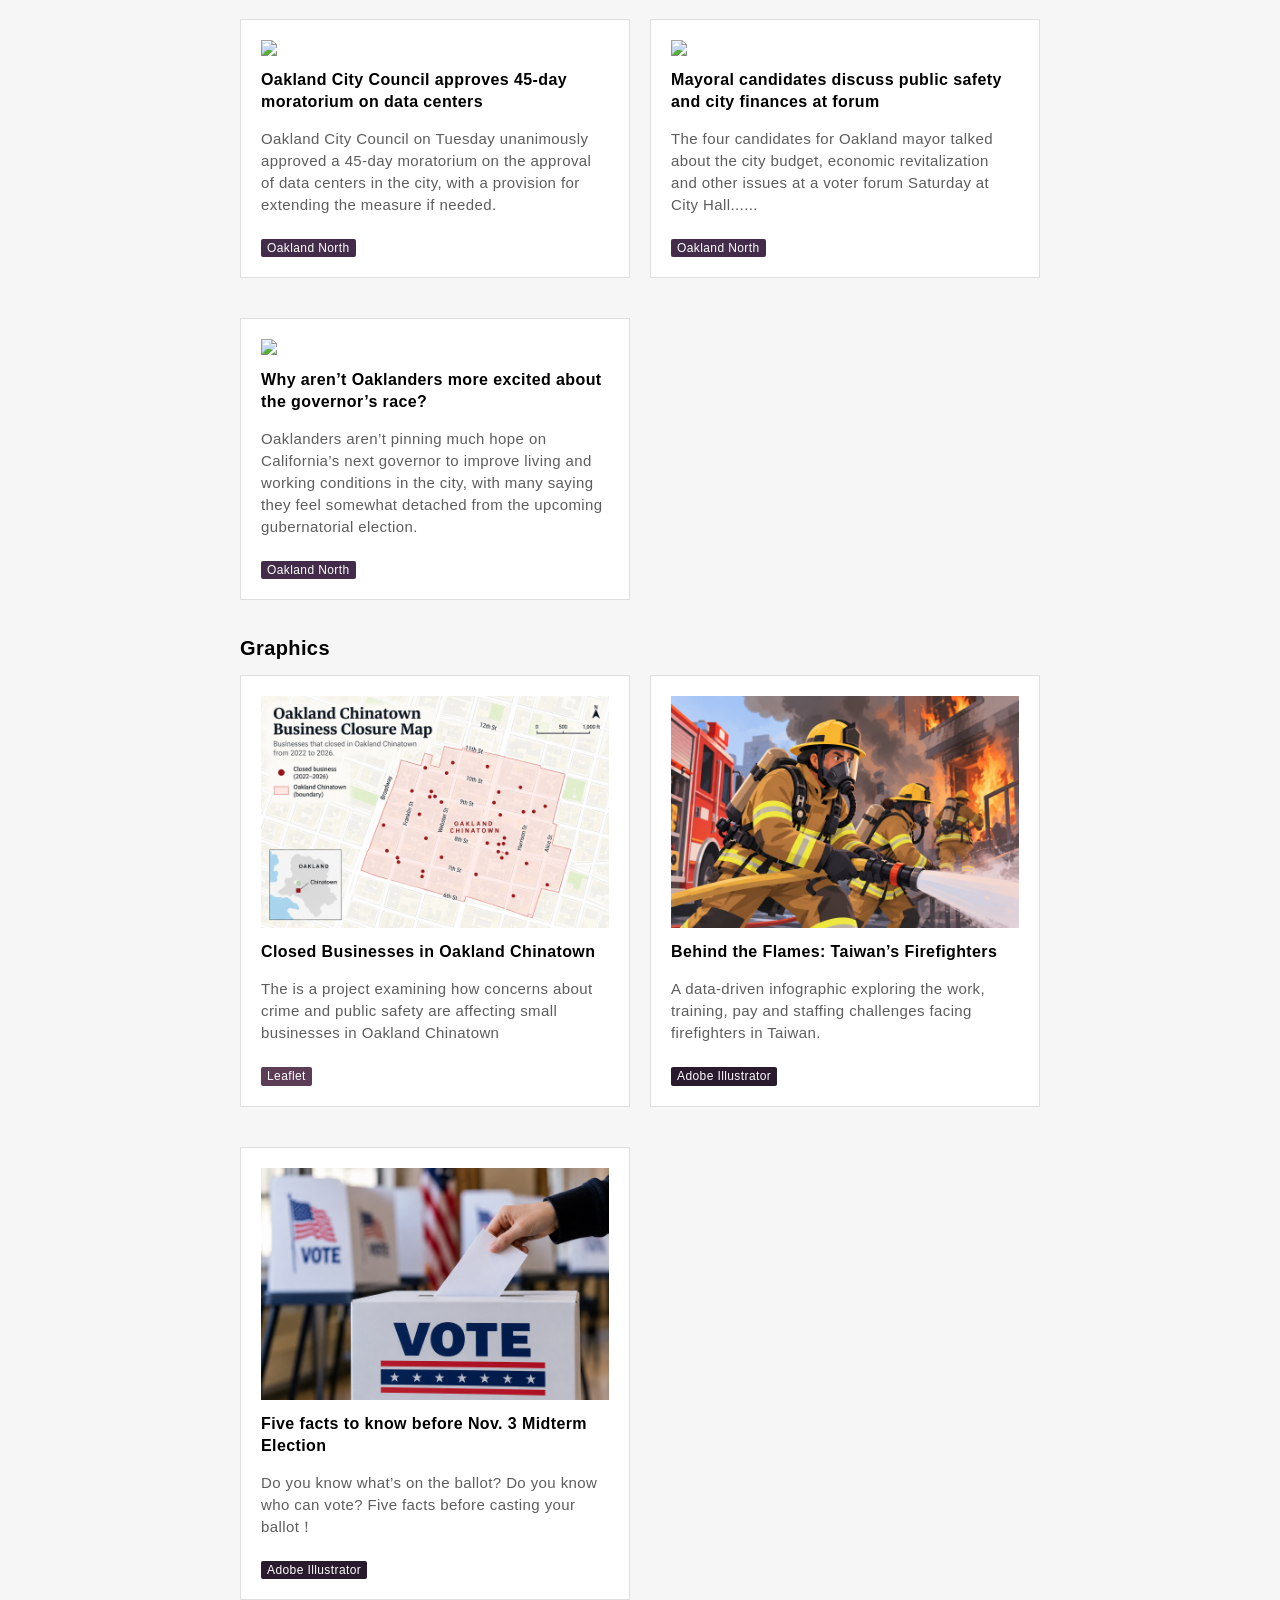
==== commit f03a49ef: "Update index.html" ====
--- a/index.html
+++ b/index.html
@@ -43,8 +43,7 @@
                                         </a>
 
                                     </div>
-                        <p>Hi! I’m Harper, a journalism student at UC Berkeley. I do <span class="intro-underline">data visualization</span>,<span class="intro-underline">data analysis</span> and
-<span class="intro-underline">interactive design</span> for stories.</p>
+                        <p>Hi! I’m Harper. I was born and raised in Taiwan, and I’m currently a journalism student at UC Berkeley. I use reporting, code and design to help people understand the world around them.</p>
                         <div class="btn-coverage">
             
 
